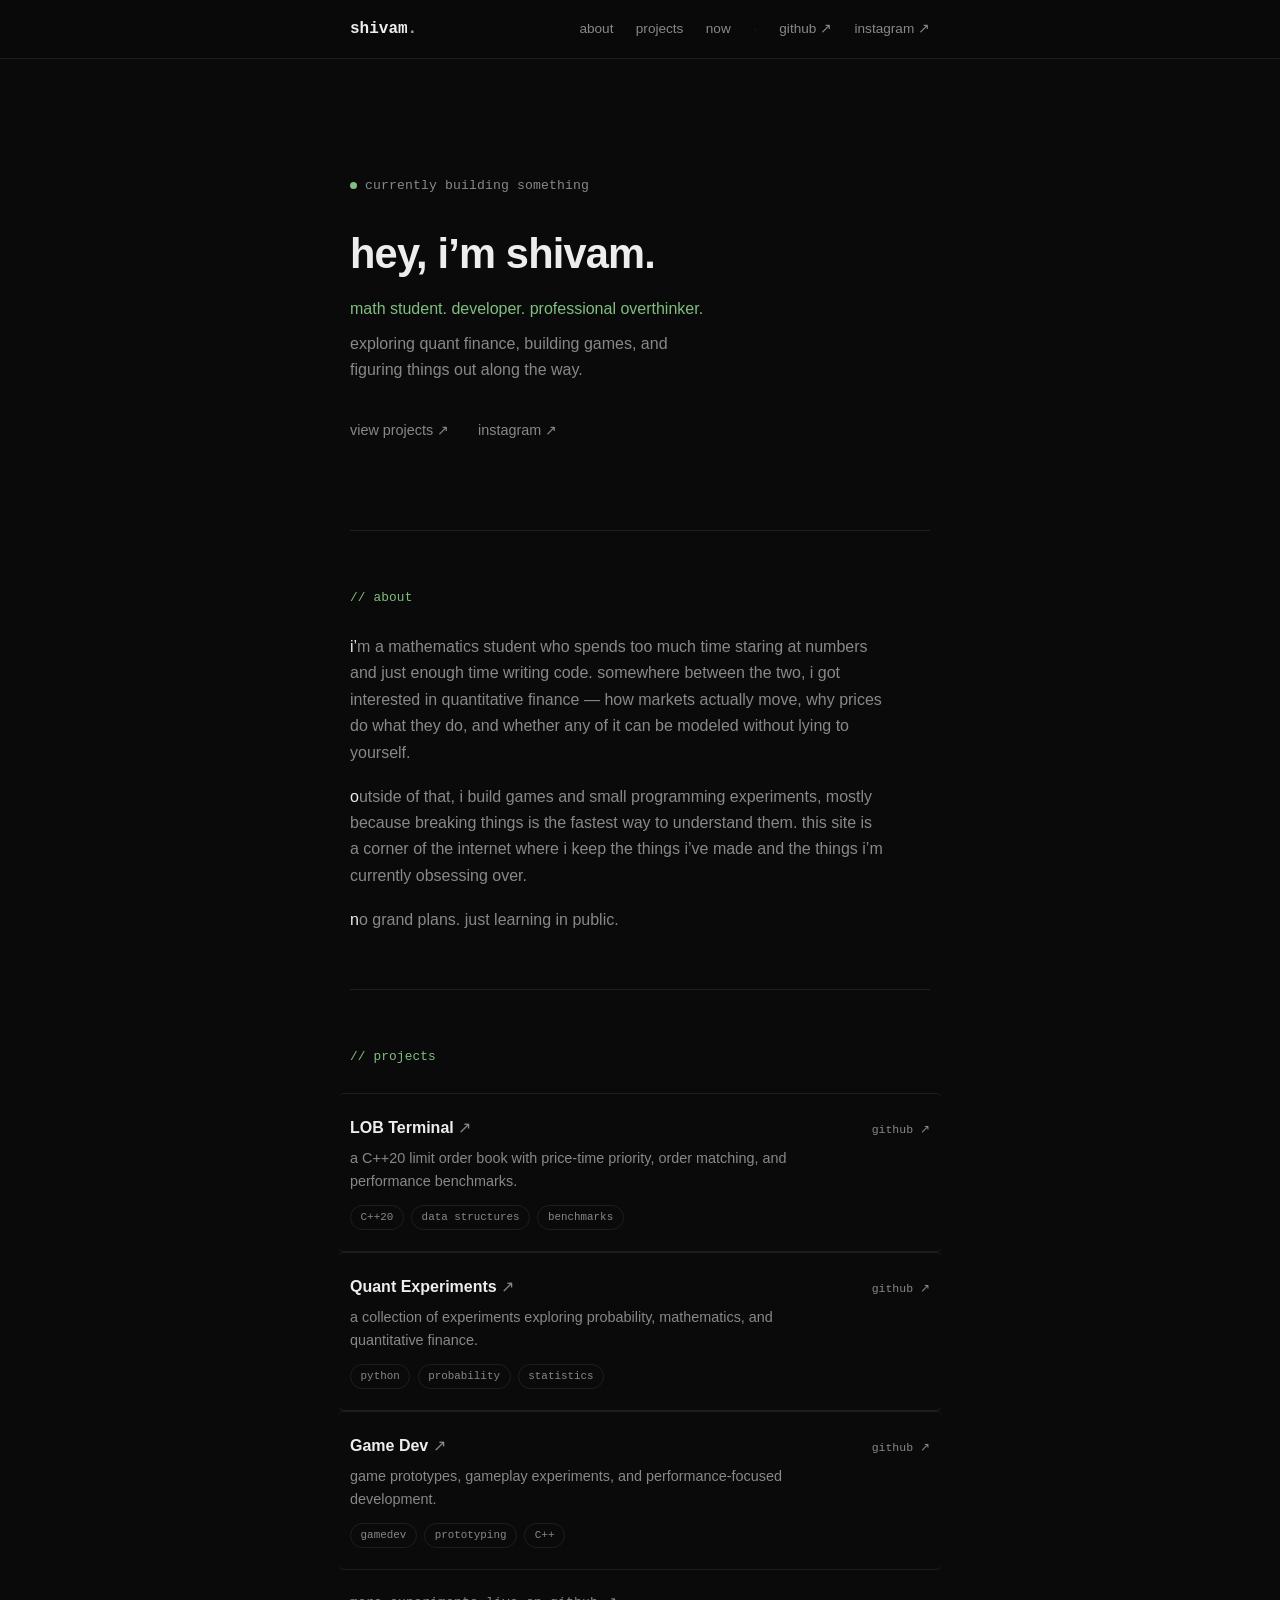
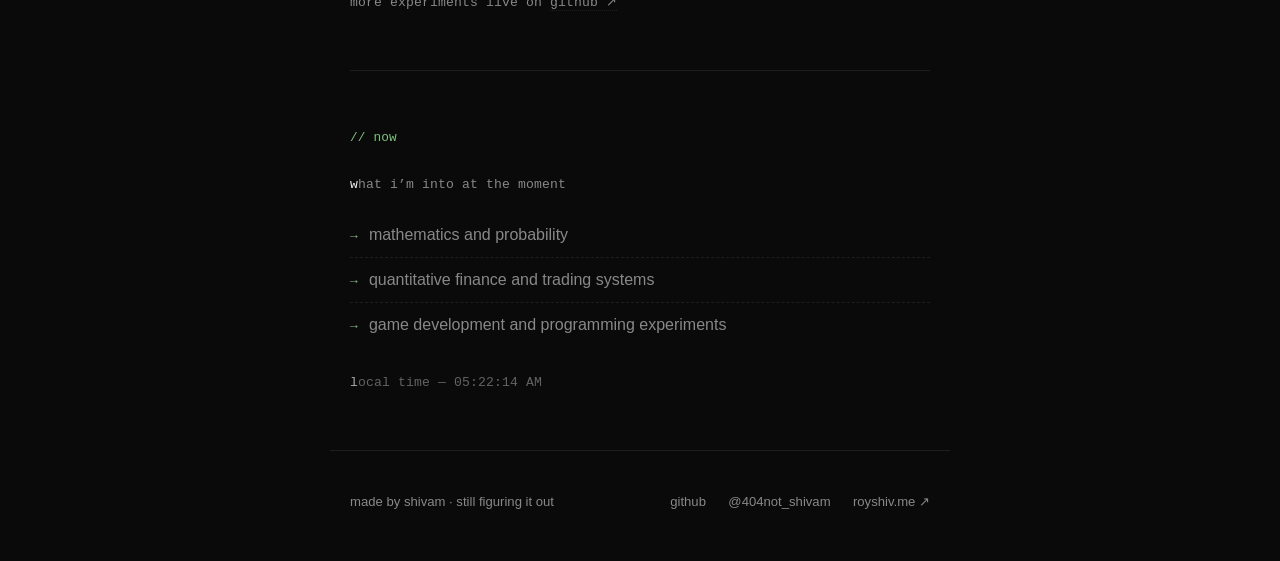
==== index.html @ 9cd8061e "updated" ====
<!DOCTYPE html>
<html lang="en">
<head>
  <meta charset="UTF-8" />
  <meta name="viewport" content="width=device-width, initial-scale=1.0" />
  <meta name="description" content="shivam roy — math student, developer. quant finance, games, and figuring things out." />
  <title>shivam.</title>
  <link rel="stylesheet" href="style.css" />
</head>
<body>

  <!-- ======================= NAV ======================= -->
  <header class="nav" id="top">
    <div class="nav-inner">
      <a href="#top" class="logo" aria-label="back to top">shivam<span class="dot">.</span></a>

      <nav class="nav-links" id="nav-links" aria-label="main navigation">
        <a href="#about">about</a>
        <a href="#projects">projects</a>
        <a href="#now">now</a>
        <span class="nav-sep" aria-hidden="true">·</span>
        <a href="https://github.com/" target="_blank" rel="noopener noreferrer">github ↗</a>
        <a href="https://instagram.com/404not_shivam" target="_blank" rel="noopener noreferrer">instagram ↗</a>
      </nav>

      <button class="nav-toggle" id="nav-toggle" aria-expanded="false" aria-controls="nav-links" aria-label="toggle menu">
        <span></span><span></span>
      </button>
    </div>
  </header>

  <!-- ======================= HERO ======================= -->
  <main>
    <section class="hero">
      <p class="status mono"><span class="pulse" aria-hidden="true"></span>currently building something</p>
      <h1 class="hero-title">hey, i&rsquo;m shivam.</h1>
      <p class="hero-sub">math student. developer. professional overthinker.</p>
      <p class="hero-body">exploring quant finance, building games, and figuring things out along the way.</p>
      <div class="hero-links">
        <a href="#projects" class="link-arrow">view projects <span aria-hidden="true">↗</span></a>
        <a href="https://instagram.com/404not_shivam" target="_blank" rel="noopener noreferrer" class="link-arrow">instagram <span aria-hidden="true">↗</span></a>
      </div>
    </section>

    <!-- ======================= ABOUT ======================= -->
    <section id="about" class="section reveal">
      <h2 class="section-title mono">// about</h2>
      <div class="section-body">
        <p>
          i&rsquo;m a mathematics student who spends too much time staring at numbers and just enough time
          writing code. somewhere between the two, i got interested in quantitative finance —
          how markets actually move, why prices do what they do, and whether any of it can be modeled
          without lying to yourself.
        </p>
        <p>
          outside of that, i build games and small programming experiments, mostly because breaking things
          is the fastest way to understand them. this site is a corner of the internet where i keep the
          things i&rsquo;ve made and the things i&rsquo;m currently obsessing over.
        </p>
        <p>
          no grand plans. just learning in public.
        </p>
      </div>
    </section>

    <!-- ======================= PROJECTS ======================= -->
    <section id="projects" class="section reveal">
      <h2 class="section-title mono">// projects</h2>
      <ul class="project-list" id="project-list">
        <!-- rows are rendered from PROJECTS in script.js — edit there -->
      </ul>
      <p class="project-note mono">more experiments live on <a href="https://github.com/" target="_blank" rel="noopener noreferrer" class="inline-link">github ↗</a></p>
    </section>

    <!-- ======================= NOW ======================= -->
    <section id="now" class="section reveal">
      <h2 class="section-title mono">// now</h2>
      <div class="section-body">
        <p class="now-intro mono">what i&rsquo;m into at the moment</p>
        <ul class="now-list" id="now-list">
          <!-- items are rendered from NOW in script.js — edit there -->
        </ul>
        <p class="local-time mono" id="local-time" aria-live="off"></p>
      </div>
    </section>
  </main>

  <!-- ======================= FOOTER ======================= -->
  <footer class="footer">
    <p>made by shivam · still figuring it out</p>
    <div class="footer-links">
      <a href="https://github.com/" target="_blank" rel="noopener noreferrer">github</a>
      <a href="https://instagram.com/404not_shivam" target="_blank" rel="noopener noreferrer">@404not_shivam</a>
      <a href="https://royshiv.me" target="_blank" rel="noopener noreferrer">royshiv.me ↗</a>
    </div>
  </footer>

  <script src="script.js"></script>
</body>
</html>
---- style.css ----
/* ============================================================
   shivam. — personal site
   palette:
     bg        #0a0a0a
     text      #ededed
     muted     #888888
     accent    #7fbf7f  (muted green)  → change --accent to retint
   ============================================================ */

:root {
  --bg: #0a0a0a;
  --text: #ededed;
  --muted: #888888;
  --accent: #7fbf7f;
  --border: #1e1e1e;
  --max-w: 620px;
  --mono: "SF Mono", "Cascadia Code", Menlo, Consolas, monospace;
  --sans: -apple-system, BlinkMacSystemFont, "Segoe UI", Roboto, "Helvetica Neue", Arial, sans-serif;
}

*, *::before, *::after { box-sizing: border-box; margin: 0; padding: 0; }

html { scroll-behavior: smooth; }

body {
  background: var(--bg);
  color: var(--text);
  font-family: var(--sans);
  font-size: 16px;
  line-height: 1.65;
  -webkit-font-smoothing: antialiased;
}

::selection { background: var(--accent); color: #0a0a0a; }

.mono { font-family: var(--mono); font-size: 0.82rem; letter-spacing: 0.01em; }

a { color: var(--muted); text-decoration: none; transition: color 0.15s ease; }
a:hover { color: var(--text); }
a:focus-visible { outline: 1px solid var(--accent); outline-offset: 3px; border-radius: 2px; }

/* ---------- nav ---------- */
.nav {
  position: sticky;
  top: 0;
  z-index: 10;
  background: rgba(10, 10, 10, 0.85);
  backdrop-filter: blur(8px);
  border-bottom: 1px solid var(--border);
}

.nav-inner {
  max-width: var(--max-w);
  margin: 0 auto;
  padding: 1rem 1.25rem;
  display: flex;
  align-items: center;
  justify-content: space-between;
}

.logo { font-family: var(--mono); font-size: 1rem; color: var(--text); font-weight: 600; }
.logo .dot { color: var(--accent); }

.nav-links { display: flex; align-items: center; gap: 1.4rem; font-size: 0.85rem; }
.nav-links a:hover { color: var(--text); }
.nav-sep { color: var(--border); user-select: none; }

.nav-toggle {
  display: none;
  background: none;
  border: 1px solid var(--border);
  border-radius: 6px;
  padding: 0.5rem 0.6rem;
  cursor: pointer;
  flex-direction: column;
  gap: 5px;
}
.nav-toggle span {
  display: block; width: 16px; height: 1.5px; background: var(--text);
  transition: transform 0.2s ease, opacity 0.2s ease;
}
.nav-toggle[aria-expanded="true"] span:first-child { transform: translateY(3.25px) rotate(45deg); }
.nav-toggle[aria-expanded="true"] span:last-child  { transform: translateY(-3.25px) rotate(-45deg); }

/* ---------- hero ---------- */
main { max-width: var(--max-w); margin: 0 auto; padding: 0 1.25rem; }

.hero { padding: 7rem 0 5.5rem; }

.status { color: var(--muted); margin-bottom: 2rem; display: inline-flex; align-items: center; gap: 0.5rem; }

.pulse {
  width: 7px; height: 7px; border-radius: 50%;
  background: var(--accent);
  animation: pulse 2.4s ease-in-out infinite;
}
@keyframes pulse {
  0%, 100% { opacity: 1; }
  50%      { opacity: 0.25; }
}

.hero-title {
  font-size: clamp(1.9rem, 5.5vw, 2.6rem);
  font-weight: 600;
  letter-spacing: -0.02em;
  line-height: 1.2;
  margin-bottom: 1.1rem;
}

.hero-sub { color: var(--accent); font-size: 1rem; margin-bottom: 0.5rem; }
.hero-body { color: var(--muted); max-width: 42ch; margin-bottom: 2.2rem; }

.hero-links { display: flex; gap: 1.8rem; font-size: 0.9rem; }
.link-arrow span { display: inline-block; transition: transform 0.15s ease; }
.link-arrow:hover span { transform: translate(2px, -2px); }

/* ---------- sections ---------- */
.section { padding: 3.5rem 0; border-top: 1px solid var(--border); }

.section-title {
  color: var(--accent);
  font-size: 0.8rem;
  font-weight: 500;
  margin-bottom: 1.6rem;
}

.section-body p { color: var(--muted); margin-bottom: 1.1rem; max-width: 60ch; }
.section-body p:last-child { margin-bottom: 0; }
.section-body p::first-letter { color: var(--text); } /* subtle, not a gimmick drop-cap */

/* ---------- projects ---------- */
.project-list { list-style: none; }

.project-row {
  display: block;
  padding: 1.3rem 0.75rem;
  margin: 0 -0.75rem;
  border-bottom: 1px solid var(--border);
  border-radius: 6px;
  transition: background 0.15s ease, transform 0.15s ease;
}
.project-row:first-child { border-top: 1px solid var(--border); }
.project-row:hover { background: #101010; }
@media (hover: hover) { .project-row:hover { transform: translateX(4px); } }

.project-head { display: flex; align-items: baseline; justify-content: space-between; gap: 1rem; }
.project-name { font-weight: 600; font-size: 1rem; color: var(--text); }
.project-name .arrow { color: var(--muted); font-weight: 400; transition: color 0.15s ease; }
.project-row:hover .arrow { color: var(--accent); }

.project-gh {
  font-family: var(--mono);
  font-size: 0.72rem;
  color: var(--muted);
  flex-shrink: 0;
}
.project-row:hover .project-gh { color: var(--accent); }

.project-desc { color: var(--muted); font-size: 0.9rem; margin: 0.35rem 0 0.7rem; max-width: 55ch; }

.tags { display: flex; flex-wrap: wrap; gap: 0.45rem; list-style: none; }
.tags li {
  font-family: var(--mono);
  font-size: 0.68rem;
  color: var(--muted);
  border: 1px solid var(--border);
  border-radius: 999px;
  padding: 0.15rem 0.6rem;
}

.project-note { margin-top: 1.4rem; color: var(--muted); }
.inline-link { color: var(--muted); border-bottom: 1px dotted var(--border); }
.inline-link:hover { color: var(--accent); }

/* ---------- now ---------- */
.now-intro { color: var(--muted); margin-bottom: 1rem; }

.now-list { list-style: none; }
.now-list li {
  padding: 0.55rem 0;
  color: var(--muted);
  border-bottom: 1px dashed var(--border);
  display: flex;
  gap: 0.7rem;
  align-items: baseline;
}
.now-list li::before { content: "→"; color: var(--accent); font-family: var(--mono); font-size: 0.8rem; }
.now-list li:last-child { border-bottom: none; }

.local-time { margin-top: 1.6rem; color: var(--muted); opacity: 0.7; }

/* ---------- footer ---------- */
.footer {
  max-width: var(--max-w);
  margin: 0 auto;
  padding: 2.5rem 1.25rem 3rem;
  border-top: 1px solid var(--border);
  display: flex;
  flex-wrap: wrap;
  gap: 0.75rem;
  align-items: baseline;
  justify-content: space-between;
}
.footer p { color: var(--muted); font-size: 0.82rem; }
.footer-links { display: flex; gap: 1.4rem; font-size: 0.82rem; }
.footer-links a:hover { color: var(--accent); }

/* ---------- reveal (JS enhancement; content visible without JS) ---------- */
.reveal { opacity: 1; }
.js .reveal {
  opacity: 0;
  transform: translateY(12px);
  transition: opacity 0.5s ease, transform 0.5s ease;
}
.js .reveal.visible { opacity: 1; transform: none; }

/* ---------- mobile nav ---------- */
@media (max-width: 560px) {
  .nav-toggle { display: flex; }

  .nav-links {
    position: absolute;
    top: 100%;
    left: 0; right: 0;
    flex-direction: column;
    align-items: flex-start;
    gap: 0;
    background: var(--bg);
    border-bottom: 1px solid var(--border);
    padding: 0.5rem 1.25rem 1rem;
    display: none;
  }
  .nav-links.open { display: flex; }
  .nav-links a, .nav-links .nav-sep { padding: 0.6rem 0; width: 100%; }
  .nav-sep { display: none; }

  .hero { padding: 4.5rem 0 4rem; }
  .footer { flex-direction: column; }
}

/* ---------- reduced motion ---------- */
@media (prefers-reduced-motion: reduce) {
  html { scroll-behavior: auto; }
  .pulse { animation: none; }
  .js .reveal { opacity: 1; transform: none; transition: none; }
  .project-row, .link-arrow span { transition: none; }
  .project-row:hover { transform: none; }
}
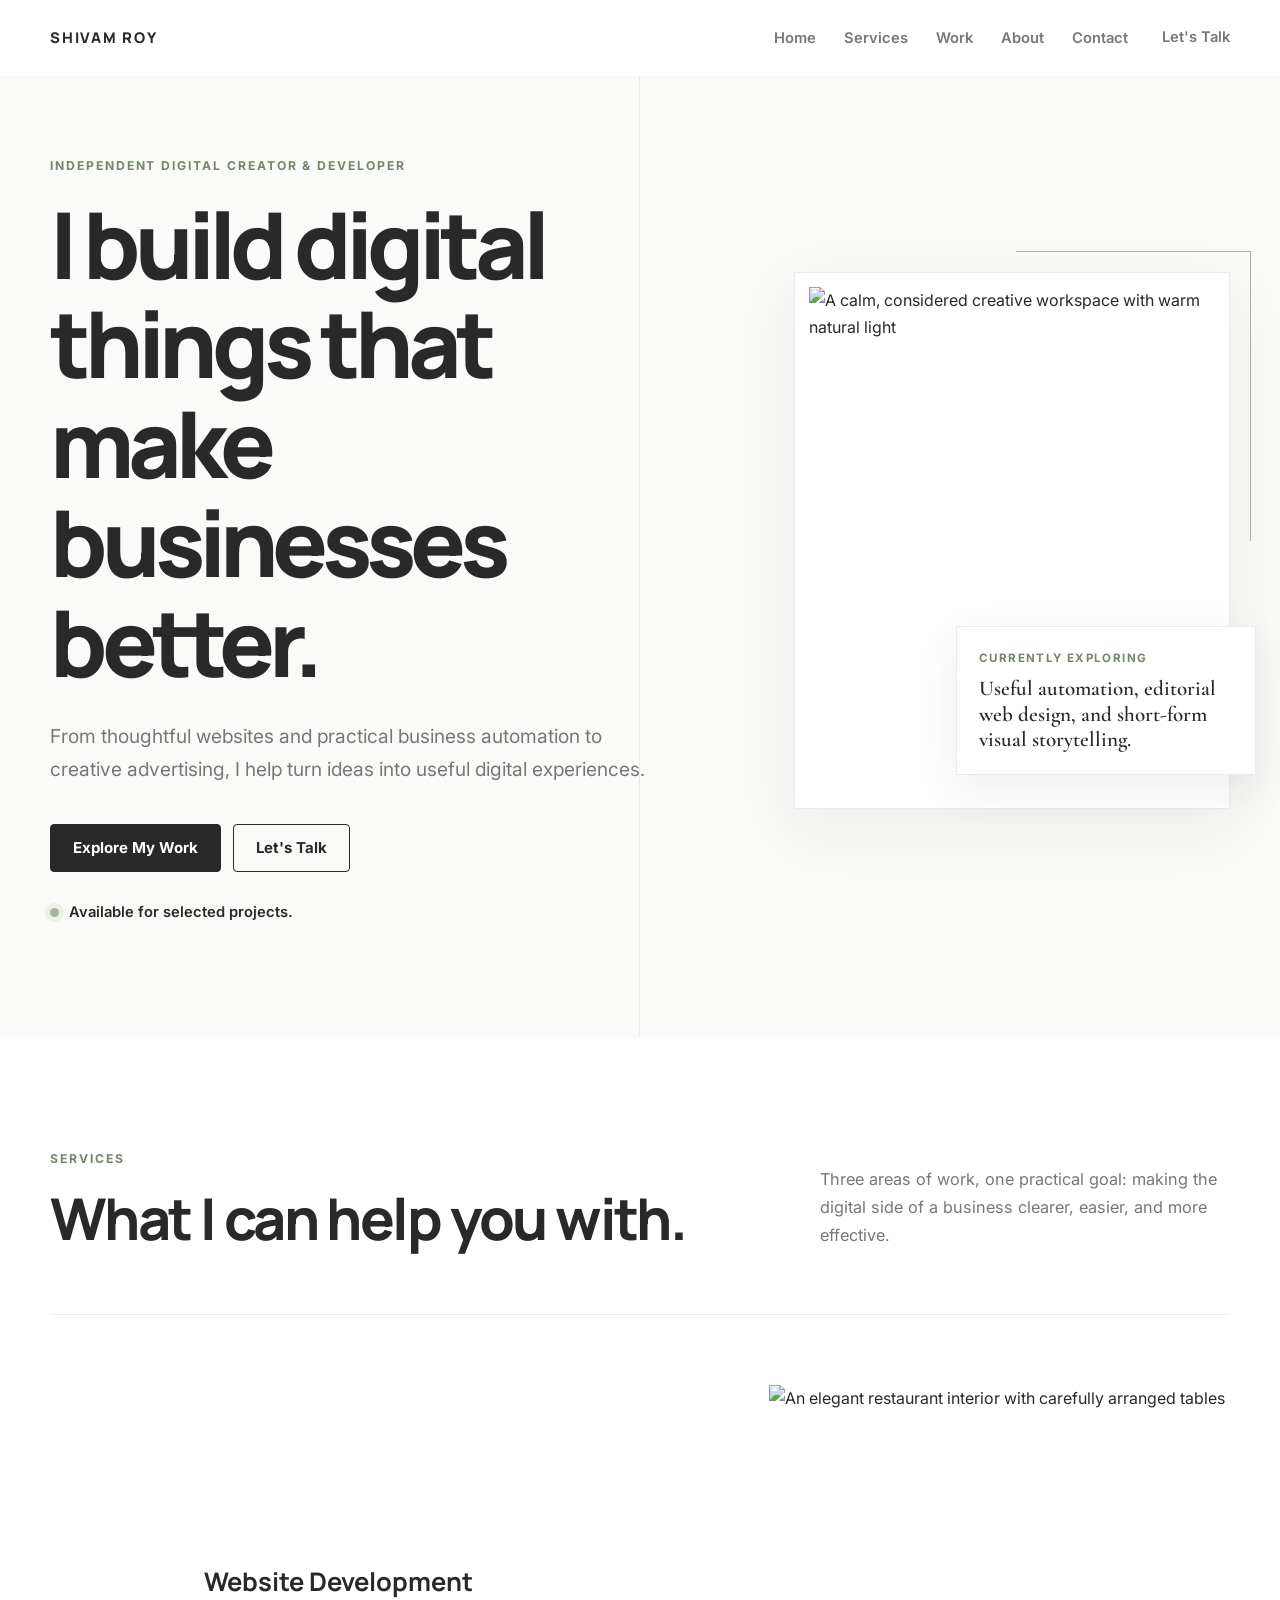
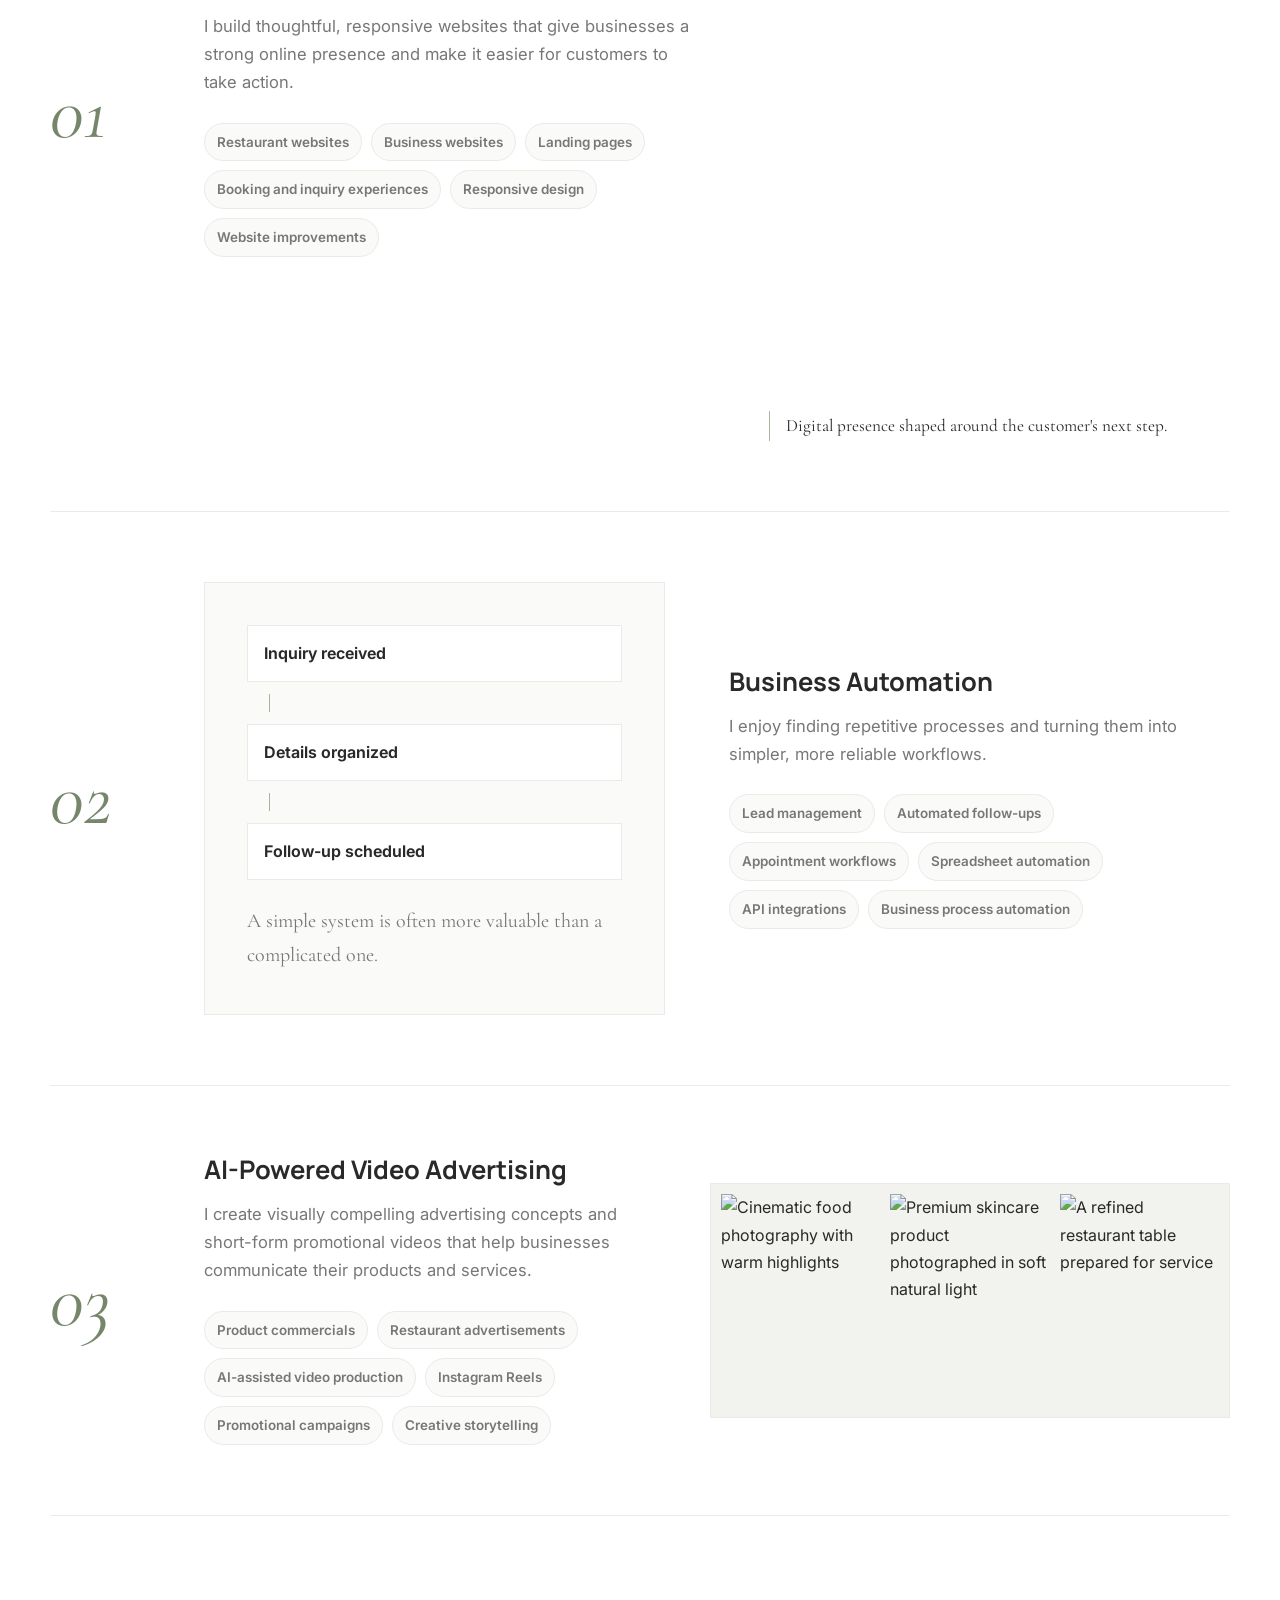
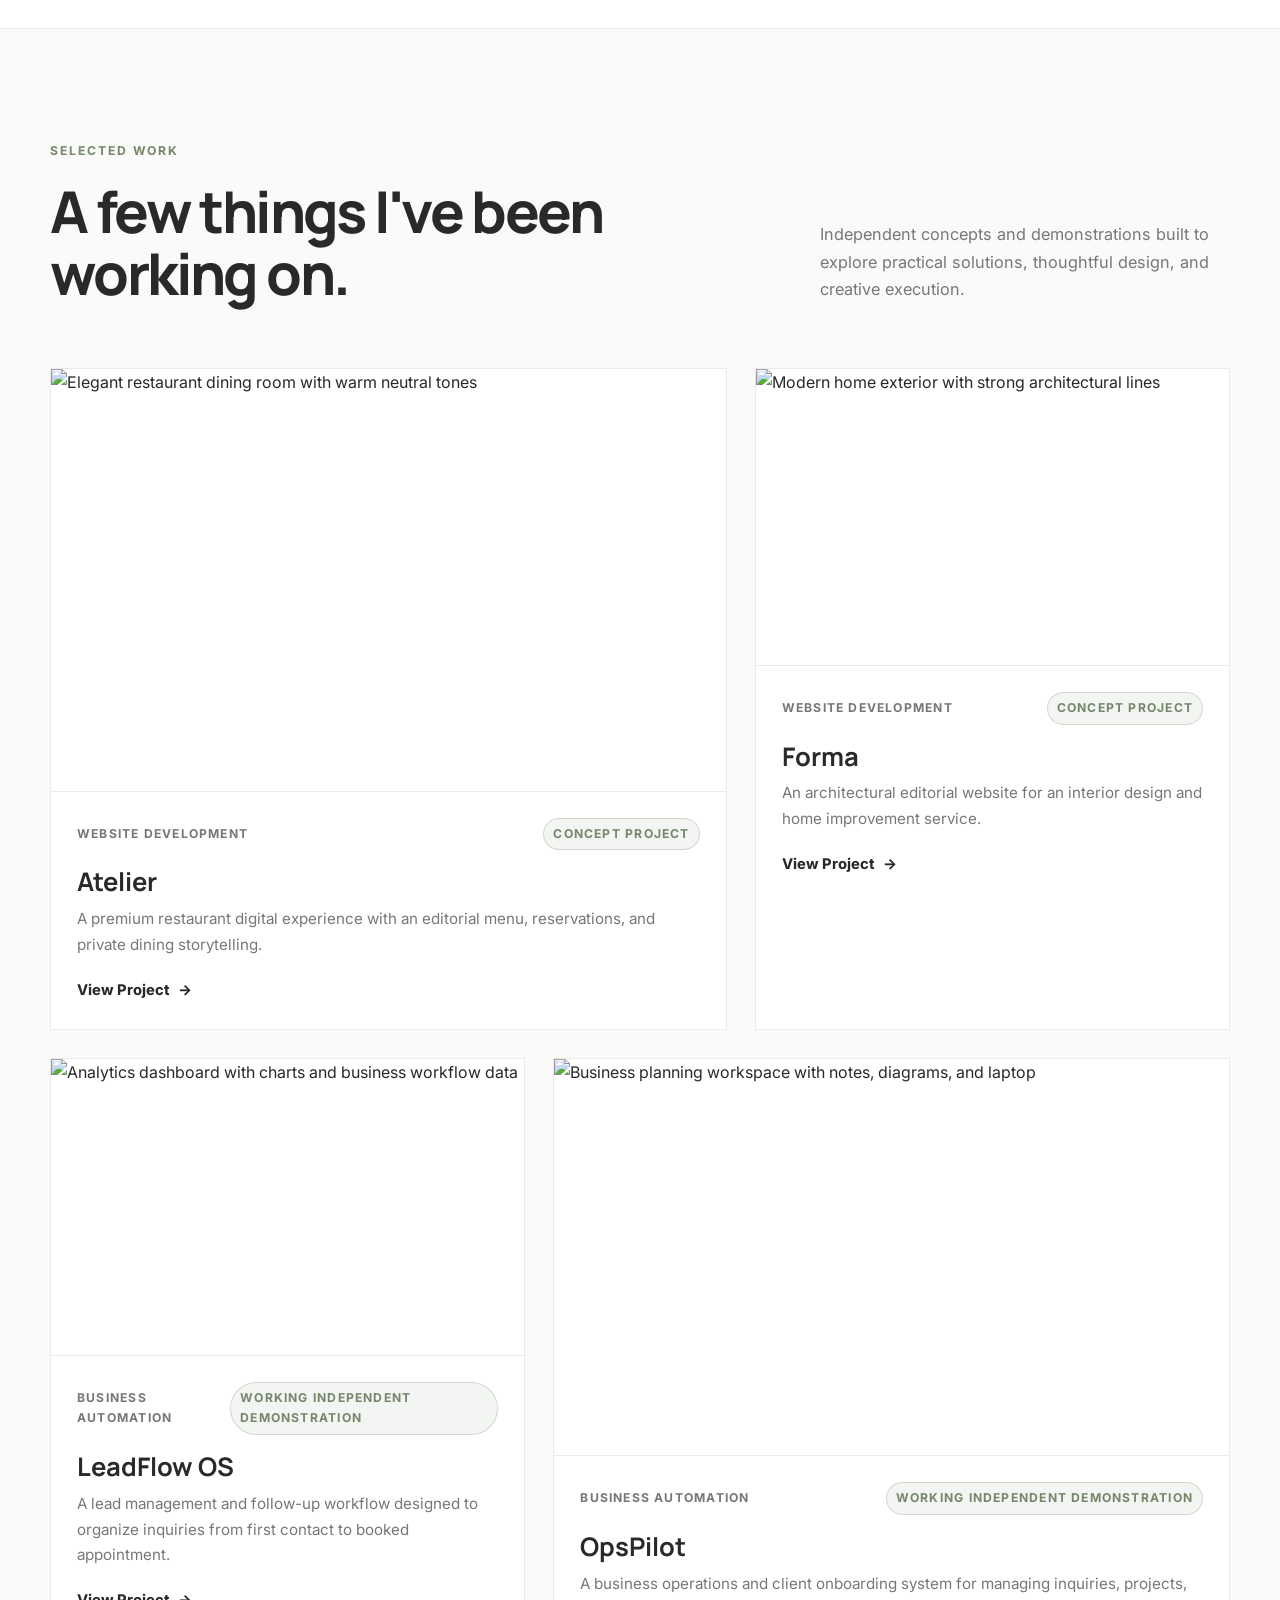
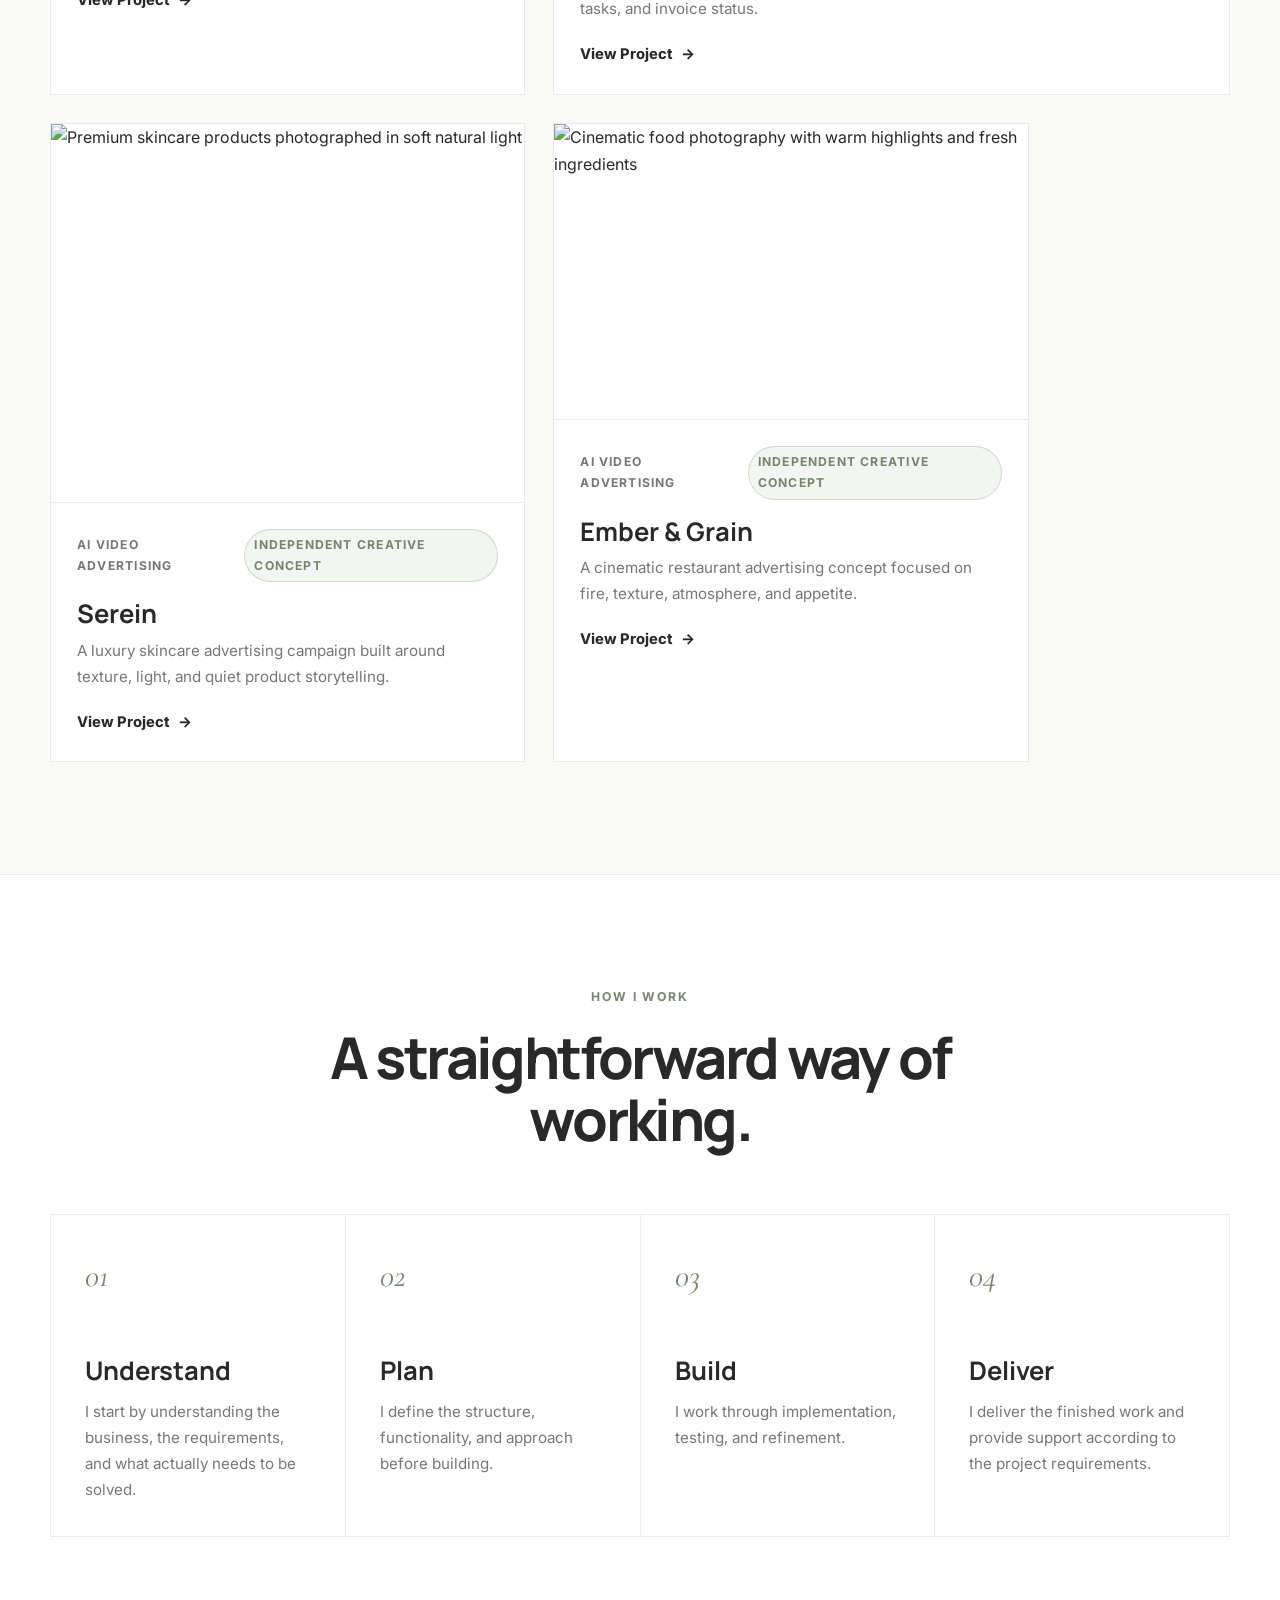
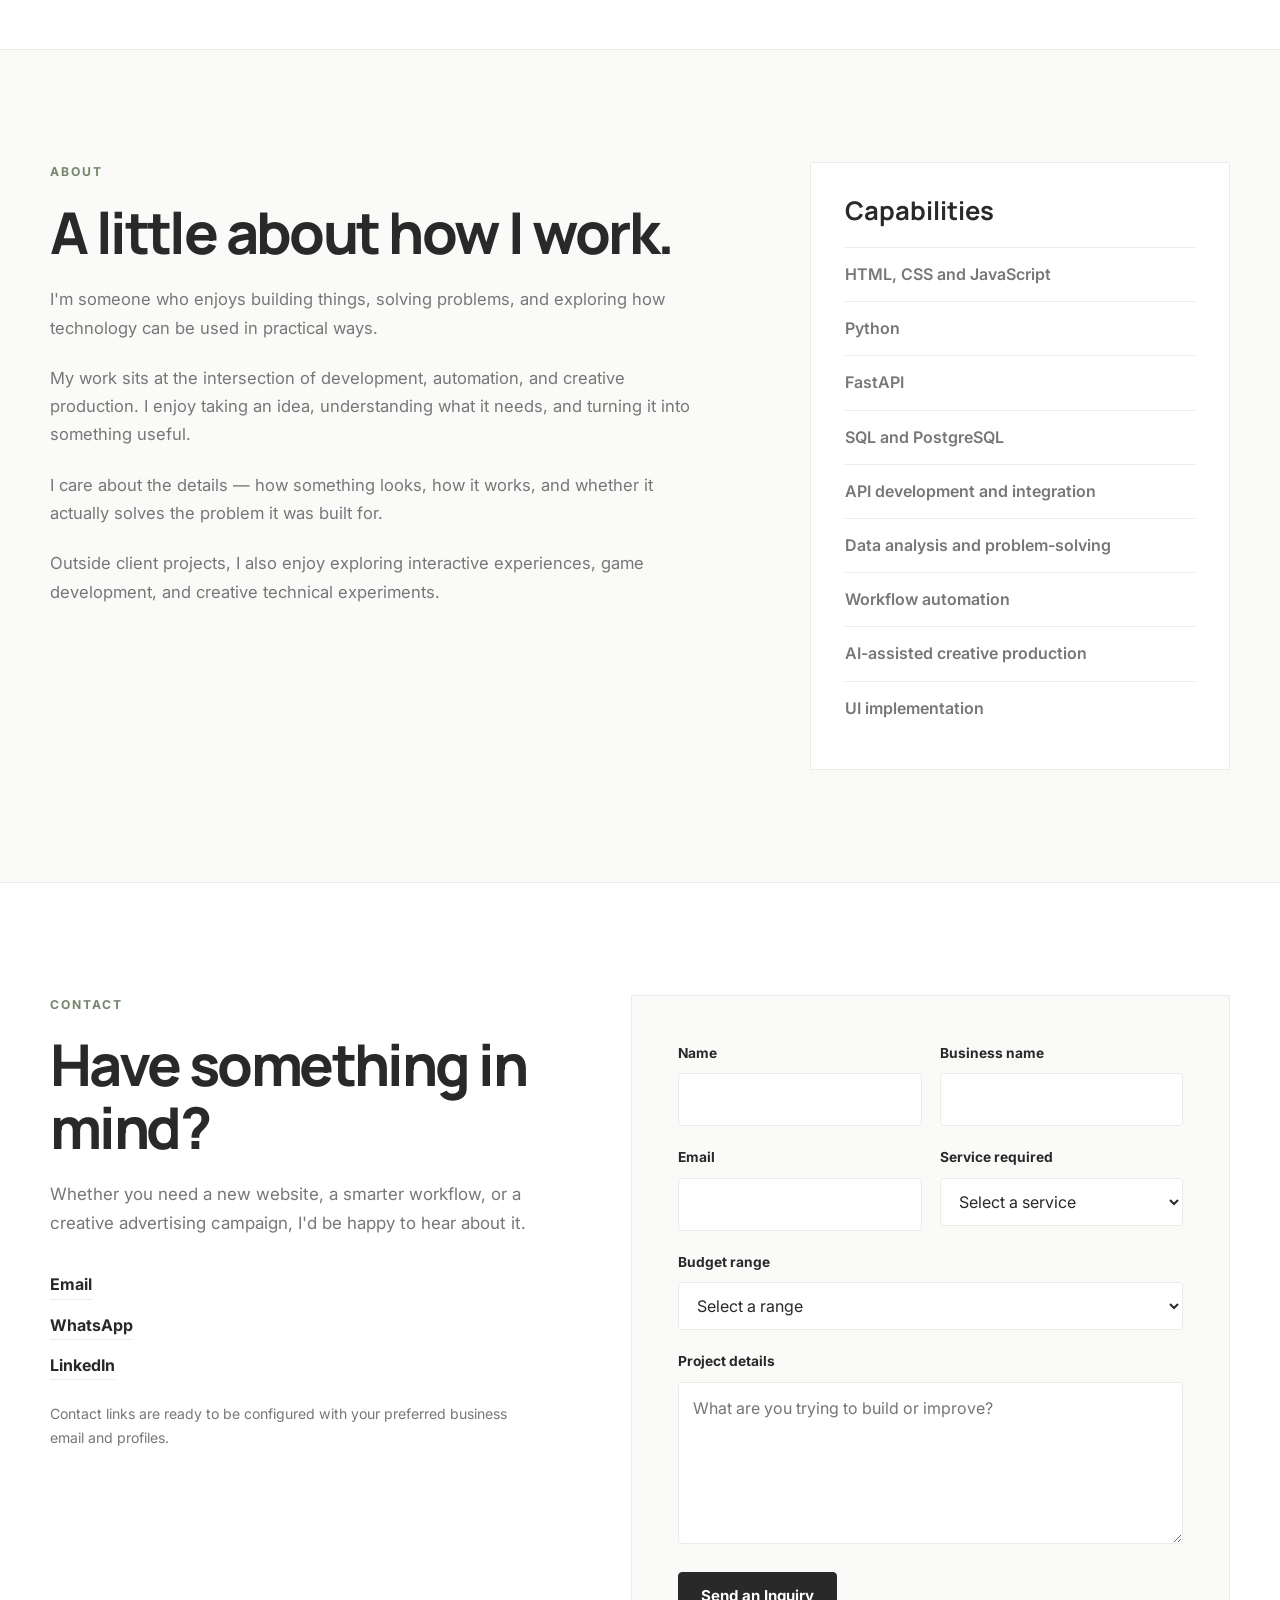
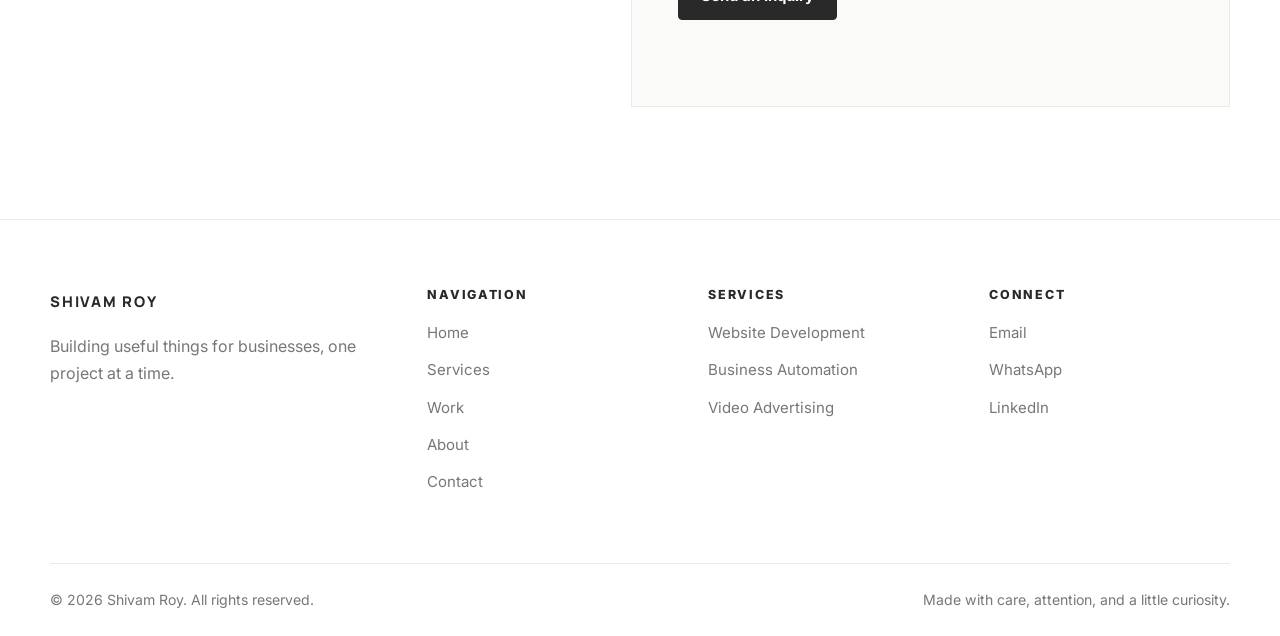
==== commit 961d1f5b: "Build freelance portfolio" ====
--- a/index.html
+++ b/index.html
@@ -1,100 +1,326 @@
 <!DOCTYPE html>
 <html lang="en">
 <head>
-  <meta charset="UTF-8" />
-  <meta name="viewport" content="width=device-width, initial-scale=1.0" />
-  <meta name="description" content="shivam roy — math student, developer. quant finance, games, and figuring things out." />
-  <title>shivam.</title>
-  <link rel="stylesheet" href="style.css" />
+  <meta charset="UTF-8">
+  <meta name="viewport" content="width=device-width, initial-scale=1.0">
+  <title>Shivam Roy — Independent Digital Creator & Developer</title>
+  <meta name="description" content="I build thoughtful websites, practical business automation, and creative advertising campaigns for businesses that value clarity and craft.">
+  <meta name="author" content="Shivam Roy">
+  <meta name="theme-color" content="#FAFAF8">
+  <link rel="canonical" href="https://royshiv.me/">
+  <meta property="og:type" content="website">
+  <meta property="og:url" content="https://royshiv.me/">
+  <meta property="og:title" content="Shivam Roy — Independent Digital Creator & Developer">
+  <meta property="og:description" content="Thoughtful websites, practical business automation, and creative advertising campaigns.">
+  <meta property="og:image" content="https://images.unsplash.com/photo-1497366216548-37526070297c?auto=format&fit=crop&w=1200&q=80">
+  <meta name="twitter:card" content="summary_large_image">
+  <link rel="icon" href="assets/icons/favicon.svg" type="image/svg+xml">
+  <link rel="preconnect" href="https://fonts.googleapis.com">
+  <link rel="preconnect" href="https://fonts.gstatic.com" crossorigin>
+  <link href="https://fonts.googleapis.com/css2?family=Cormorant+Garamond:ital,wght@0,500;0,600;1,500&family=Inter:wght@400;500;600;700&family=Manrope:wght@500;600;700;800&display=swap" rel="stylesheet">
+  <link rel="stylesheet" href="css/style.css">
+  <script type="application/ld+json">
+  {
+    "@context": "https://schema.org",
+    "@type": "Person",
+    "name": "Shivam Roy",
+    "url": "https://royshiv.me",
+    "jobTitle": "Independent Digital Creator & Developer"
+  }
+  </script>
 </head>
 <body>
-
-  <!-- ======================= NAV ======================= -->
-  <header class="nav" id="top">
-    <div class="nav-inner">
-      <a href="#top" class="logo" aria-label="back to top">shivam<span class="dot">.</span></a>
-
-      <nav class="nav-links" id="nav-links" aria-label="main navigation">
-        <a href="#about">about</a>
-        <a href="#projects">projects</a>
-        <a href="#now">now</a>
-        <span class="nav-sep" aria-hidden="true">·</span>
-        <a href="https://github.com/" target="_blank" rel="noopener noreferrer">github ↗</a>
-        <a href="https://instagram.com/404not_shivam" target="_blank" rel="noopener noreferrer">instagram ↗</a>
-      </nav>
-
-      <button class="nav-toggle" id="nav-toggle" aria-expanded="false" aria-controls="nav-links" aria-label="toggle menu">
+  <a class="skip-link" href="#main">Skip to content</a>
+
+  <header class="site-header" data-header>
+    <nav class="nav container" aria-label="Primary navigation">
+      <a class="brand" href="#home" aria-label="Shivam Roy home">SHIVAM ROY</a>
+      <button class="nav-toggle" type="button" aria-expanded="false" aria-controls="primary-menu" aria-label="Open navigation">
         <span></span><span></span>
       </button>
+      <div class="nav-panel" id="primary-menu">
+        <ul class="nav-links">
+          <li><a href="#home">Home</a></li>
+          <li><a href="#services">Services</a></li>
+          <li><a href="#work">Work</a></li>
+          <li><a href="#about">About</a></li>
+          <li><a href="#contact">Contact</a></li>
+        </ul>
+        <a class="nav-cta" href="#contact">Let's Talk</a>
+      </div>
+    </nav>
+  </header>
+
+  <main id="main">
+    <!-- SECTION 02 — HERO -->
+    <section class="hero section" id="home" aria-labelledby="hero-title">
+      <div class="container hero-grid">
+        <div class="hero-copy">
+          <p class="eyebrow">Independent digital creator & developer</p>
+          <h1 id="hero-title">I build digital things that make businesses better.</h1>
+          <p class="hero-intro">From thoughtful websites and practical business automation to creative advertising, I help turn ideas into useful digital experiences.</p>
+          <div class="hero-actions" aria-label="Primary actions">
+            <a class="button button-primary" href="#work">Explore My Work</a>
+            <a class="button button-secondary" href="#contact">Let's Talk</a>
+          </div>
+          <p class="availability"><span aria-hidden="true"></span> Available for selected projects.</p>
+        </div>
+        <div class="hero-visual" aria-label="Editorial workspace photograph">
+          <figure class="hero-image-frame">
+            <img src="https://images.unsplash.com/photo-1497366216548-37526070297c?auto=format&fit=crop&w=1400&q=82" alt="A calm, considered creative workspace with warm natural light" fetchpriority="high">
+          </figure>
+          <div class="hero-note">
+            <span>Currently exploring</span>
+            <strong>Useful automation, editorial web design, and short-form visual storytelling.</strong>
+          </div>
+        </div>
+      </div>
+    </section>
+
+    <!-- SECTION 03 — SERVICES -->
+    <section class="section services" id="services" aria-labelledby="services-title">
+      <div class="container section-heading split-heading">
+        <div>
+          <p class="eyebrow">Services</p>
+          <h2 id="services-title">What I can help you with.</h2>
+        </div>
+        <p>Three areas of work, one practical goal: making the digital side of a business clearer, easier, and more effective.</p>
+      </div>
+
+      <div class="container service-feature">
+        <div class="service-index" aria-hidden="true">01</div>
+        <div class="service-copy">
+          <h3>Website Development</h3>
+          <p>I build thoughtful, responsive websites that give businesses a strong online presence and make it easier for customers to take action.</p>
+          <ul class="tag-list" aria-label="Website development services">
+            <li>Restaurant websites</li><li>Business websites</li><li>Landing pages</li>
+            <li>Booking and inquiry experiences</li><li>Responsive design</li><li>Website improvements</li>
+          </ul>
+        </div>
+        <figure class="service-visual tall">
+          <img src="https://images.unsplash.com/photo-1517248135467-4c7edcad34c4?auto=format&fit=crop&w=1200&q=80" alt="An elegant restaurant interior with carefully arranged tables" loading="lazy">
+          <figcaption>Digital presence shaped around the customer's next step.</figcaption>
+        </figure>
+      </div>
+
+      <div class="container service-feature reverse">
+        <div class="service-index" aria-hidden="true">02</div>
+        <div class="service-copy">
+          <h3>Business Automation</h3>
+          <p>I enjoy finding repetitive processes and turning them into simpler, more reliable workflows.</p>
+          <ul class="tag-list" aria-label="Business automation services">
+            <li>Lead management</li><li>Automated follow-ups</li><li>Appointment workflows</li>
+            <li>Spreadsheet automation</li><li>API integrations</li><li>Business process automation</li>
+          </ul>
+        </div>
+        <div class="workflow-card" aria-label="Example workflow from inquiry to follow up">
+          <div class="workflow-row"><span>Inquiry received</span><i></i><span>Details organized</span><i></i><span>Follow-up scheduled</span></div>
+          <p>A simple system is often more valuable than a complicated one.</p>
+        </div>
+      </div>
+
+      <div class="container service-feature video-feature">
+        <div class="service-index" aria-hidden="true">03</div>
+        <div class="service-copy">
+          <h3>AI-Powered Video Advertising</h3>
+          <p>I create visually compelling advertising concepts and short-form promotional videos that help businesses communicate their products and services.</p>
+          <ul class="tag-list" aria-label="Video advertising services">
+            <li>Product commercials</li><li>Restaurant advertisements</li><li>AI-assisted video production</li>
+            <li>Instagram Reels</li><li>Promotional campaigns</li><li>Creative storytelling</li>
+          </ul>
+        </div>
+        <div class="film-strip" aria-label="Three cinematic food and product frames">
+          <img src="https://images.unsplash.com/photo-1504674900247-0877df9cc836?auto=format&fit=crop&w=700&q=80" alt="Cinematic food photography with warm highlights" loading="lazy">
+          <img src="https://images.unsplash.com/photo-1556228720-195a672e8a03?auto=format&fit=crop&w=700&q=80" alt="Premium skincare product photographed in soft natural light" loading="lazy">
+          <img src="https://images.unsplash.com/photo-1414235077428-338989a2e8c0?auto=format&fit=crop&w=700&q=80" alt="A refined restaurant table prepared for service" loading="lazy">
+        </div>
+      </div>
+    </section>
+
+    <!-- SECTION 04 — SELECTED WORK -->
+    <section class="section work" id="work" aria-labelledby="work-title">
+      <div class="container section-heading split-heading">
+        <div>
+          <p class="eyebrow">Selected work</p>
+          <h2 id="work-title">A few things I've been working on.</h2>
+        </div>
+        <p>Independent concepts and demonstrations built to explore practical solutions, thoughtful design, and creative execution.</p>
+      </div>
+      <div class="container project-grid" id="project-grid" aria-live="polite"></div>
+    </section>
+
+    <!-- SECTION 05 — HOW I WORK -->
+    <section class="section process" id="process" aria-labelledby="process-title">
+      <div class="container section-heading centered-heading">
+        <p class="eyebrow">How I work</p>
+        <h2 id="process-title">A straightforward way of working.</h2>
+      </div>
+      <div class="container process-line">
+        <article class="process-step">
+          <span>01</span>
+          <h3>Understand</h3>
+          <p>I start by understanding the business, the requirements, and what actually needs to be solved.</p>
+        </article>
+        <article class="process-step">
+          <span>02</span>
+          <h3>Plan</h3>
+          <p>I define the structure, functionality, and approach before building.</p>
+        </article>
+        <article class="process-step">
+          <span>03</span>
+          <h3>Build</h3>
+          <p>I work through implementation, testing, and refinement.</p>
+        </article>
+        <article class="process-step">
+          <span>04</span>
+          <h3>Deliver</h3>
+          <p>I deliver the finished work and provide support according to the project requirements.</p>
+        </article>
+      </div>
+    </section>
+
+    <!-- SECTION 06 — ABOUT ME -->
+    <section class="section about" id="about" aria-labelledby="about-title">
+      <div class="container about-grid">
+        <div class="about-intro">
+          <p class="eyebrow">About</p>
+          <h2 id="about-title">A little about how I work.</h2>
+          <p>I'm someone who enjoys building things, solving problems, and exploring how technology can be used in practical ways.</p>
+          <p>My work sits at the intersection of development, automation, and creative production. I enjoy taking an idea, understanding what it needs, and turning it into something useful.</p>
+          <p>I care about the details — how something looks, how it works, and whether it actually solves the problem it was built for.</p>
+          <p>Outside client projects, I also enjoy exploring interactive experiences, game development, and creative technical experiments.</p>
+        </div>
+        <aside class="capabilities" aria-labelledby="capabilities-title">
+          <h3 id="capabilities-title">Capabilities</h3>
+          <ul>
+            <li>HTML, CSS and JavaScript</li>
+            <li>Python</li>
+            <li>FastAPI</li>
+            <li>SQL and PostgreSQL</li>
+            <li>API development and integration</li>
+            <li>Data analysis and problem-solving</li>
+            <li>Workflow automation</li>
+            <li>AI-assisted creative production</li>
+            <li>UI implementation</li>
+          </ul>
+        </aside>
+      </div>
+    </section>
+
+    <!-- SECTION 07 — CONTACT -->
+    <section class="section contact" id="contact" aria-labelledby="contact-title">
+      <div class="container contact-grid">
+        <div class="contact-copy">
+          <p class="eyebrow">Contact</p>
+          <h2 id="contact-title">Have something in mind?</h2>
+          <p>Whether you need a new website, a smarter workflow, or a creative advertising campaign, I'd be happy to hear about it.</p>
+          <div class="contact-links" data-contact-links>
+            <a data-contact="email" href="#">Email</a>
+            <a data-contact="whatsapp" href="#">WhatsApp</a>
+            <a data-contact="linkedin" href="#">LinkedIn</a>
+          </div>
+          <p class="contact-note">Contact links are ready to be configured with your preferred business email and profiles.</p>
+        </div>
+        <form class="inquiry-form" id="inquiry-form" novalidate>
+          <div class="form-row two-columns">
+            <div class="field">
+              <label for="name">Name</label>
+              <input id="name" name="name" type="text" autocomplete="name" required>
+            </div>
+            <div class="field">
+              <label for="business">Business name</label>
+              <input id="business" name="business" type="text" autocomplete="organization">
+            </div>
+          </div>
+          <div class="form-row two-columns">
+            <div class="field">
+              <label for="email">Email</label>
+              <input id="email" name="email" type="email" autocomplete="email" required>
+            </div>
+            <div class="field">
+              <label for="service">Service required</label>
+              <select id="service" name="service" required>
+                <option value="">Select a service</option>
+                <option>Website Development</option>
+                <option>Business Automation</option>
+                <option>AI-Powered Video Advertising</option>
+                <option>Something else</option>
+              </select>
+            </div>
+          </div>
+          <div class="field">
+            <label for="budget">Budget range</label>
+            <select id="budget" name="budget" required>
+              <option value="">Select a range</option>
+              <option>Under ₹25,000</option>
+              <option>₹25,000 – ₹75,000</option>
+              <option>₹75,000 – ₹1,50,000</option>
+              <option>₹1,50,000+</option>
+              <option>Not sure yet</option>
+            </select>
+          </div>
+          <div class="field">
+            <label for="details">Project details</label>
+            <textarea id="details" name="details" rows="5" required placeholder="What are you trying to build or improve?"></textarea>
+          </div>
+          <button class="button button-primary" type="submit">Send an Inquiry</button>
+          <p class="form-status" id="form-status" role="status" aria-live="polite"></p>
+        </form>
+      </div>
+    </section>
+  </main>
+
+  <!-- SECTION 08 — FOOTER -->
+  <footer class="site-footer">
+    <div class="container footer-grid">
+      <div class="footer-brand">
+        <a href="#home" class="brand">SHIVAM ROY</a>
+        <p>Building useful things for businesses, one project at a time.</p>
+      </div>
+      <nav aria-label="Footer navigation">
+        <h3>Navigation</h3>
+        <ul>
+          <li><a href="#home">Home</a></li>
+          <li><a href="#services">Services</a></li>
+          <li><a href="#work">Work</a></li>
+          <li><a href="#about">About</a></li>
+          <li><a href="#contact">Contact</a></li>
+        </ul>
+      </nav>
+      <div>
+        <h3>Services</h3>
+        <ul>
+          <li><a href="#services">Website Development</a></li>
+          <li><a href="#services">Business Automation</a></li>
+          <li><a href="#services">Video Advertising</a></li>
+        </ul>
+      </div>
+      <div data-contact-links>
+        <h3>Connect</h3>
+        <ul>
+          <li><a data-contact="email" href="#">Email</a></li>
+          <li><a data-contact="whatsapp" href="#">WhatsApp</a></li>
+          <li><a data-contact="linkedin" href="#">LinkedIn</a></li>
+        </ul>
+      </div>
     </div>
-  </header>
-
-  <!-- ======================= HERO ======================= -->
-  <main>
-    <section class="hero">
-      <p class="status mono"><span class="pulse" aria-hidden="true"></span>currently building something</p>
-      <h1 class="hero-title">hey, i&rsquo;m shivam.</h1>
-      <p class="hero-sub">math student. developer. professional overthinker.</p>
-      <p class="hero-body">exploring quant finance, building games, and figuring things out along the way.</p>
-      <div class="hero-links">
-        <a href="#projects" class="link-arrow">view projects <span aria-hidden="true">↗</span></a>
-        <a href="https://instagram.com/404not_shivam" target="_blank" rel="noopener noreferrer" class="link-arrow">instagram <span aria-hidden="true">↗</span></a>
-      </div>
-    </section>
-
-    <!-- ======================= ABOUT ======================= -->
-    <section id="about" class="section reveal">
-      <h2 class="section-title mono">// about</h2>
-      <div class="section-body">
-        <p>
-          i&rsquo;m a mathematics student who spends too much time staring at numbers and just enough time
-          writing code. somewhere between the two, i got interested in quantitative finance —
-          how markets actually move, why prices do what they do, and whether any of it can be modeled
-          without lying to yourself.
-        </p>
-        <p>
-          outside of that, i build games and small programming experiments, mostly because breaking things
-          is the fastest way to understand them. this site is a corner of the internet where i keep the
-          things i&rsquo;ve made and the things i&rsquo;m currently obsessing over.
-        </p>
-        <p>
-          no grand plans. just learning in public.
-        </p>
-      </div>
-    </section>
-
-    <!-- ======================= PROJECTS ======================= -->
-    <section id="projects" class="section reveal">
-      <h2 class="section-title mono">// projects</h2>
-      <ul class="project-list" id="project-list">
-        <!-- rows are rendered from PROJECTS in script.js — edit there -->
-      </ul>
-      <p class="project-note mono">more experiments live on <a href="https://github.com/" target="_blank" rel="noopener noreferrer" class="inline-link">github ↗</a></p>
-    </section>
-
-    <!-- ======================= NOW ======================= -->
-    <section id="now" class="section reveal">
-      <h2 class="section-title mono">// now</h2>
-      <div class="section-body">
-        <p class="now-intro mono">what i&rsquo;m into at the moment</p>
-        <ul class="now-list" id="now-list">
-          <!-- items are rendered from NOW in script.js — edit there -->
-        </ul>
-        <p class="local-time mono" id="local-time" aria-live="off"></p>
-      </div>
-    </section>
-  </main>
-
-  <!-- ======================= FOOTER ======================= -->
-  <footer class="footer">
-    <p>made by shivam · still figuring it out</p>
-    <div class="footer-links">
-      <a href="https://github.com/" target="_blank" rel="noopener noreferrer">github</a>
-      <a href="https://instagram.com/404not_shivam" target="_blank" rel="noopener noreferrer">@404not_shivam</a>
-      <a href="https://royshiv.me" target="_blank" rel="noopener noreferrer">royshiv.me ↗</a>
+    <div class="container footer-bottom">
+      <p>© <span id="current-year"></span> Shivam Roy. All rights reserved.</p>
+      <p>Made with care, attention, and a little curiosity.</p>
     </div>
   </footer>
 
-  <script src="script.js"></script>
+  <!-- Project detail view -->
+  <div class="project-modal" id="project-modal" hidden>
+    <div class="project-modal-backdrop" data-close-modal></div>
+    <article class="project-modal-panel" role="dialog" aria-modal="true" aria-labelledby="modal-title">
+      <button class="modal-close" type="button" data-close-modal aria-label="Close project details">×</button>
+      <div id="modal-content"></div>
+    </article>
+  </div>
+
+  <script src="js/config.js"></script>
+  <script src="js/projects.js"></script>
+  <script src="js/main.js"></script>
 </body>
 </html>
--- a/css/style.css
+++ b/css/style.css
@@ -0,0 +1,877 @@
+/*
+  ROYSHIV.ME — Premium personal portfolio
+  Stack: HTML5 + CSS3 + vanilla JavaScript
+*/
+
+:root {
+  --white: #ffffff;
+  --off-white: #fafaf8;
+  --soft: #f2f2ef;
+  --text: #292929;
+  --text-secondary: #777777;
+  --sage: #a5b49b;
+  --border: #eaeae7;
+  --sage-dark: #75866b;
+  --serif: "Cormorant Garamond", Georgia, serif;
+  --sans: "Inter", Arial, sans-serif;
+  --display: "Manrope", "Inter", sans-serif;
+  --container: 1180px;
+  --radius-small: 4px;
+  --radius-medium: 10px;
+  --shadow-subtle: 0 18px 60px rgba(41, 41, 41, 0.07);
+  --header-height: 76px;
+}
+
+* { box-sizing: border-box; }
+
+html {
+  scroll-behavior: smooth;
+  scroll-padding-top: calc(var(--header-height) + 20px);
+}
+
+body {
+  margin: 0;
+  background: var(--white);
+  color: var(--text);
+  font-family: var(--sans);
+  font-size: 16px;
+  line-height: 1.7;
+  text-rendering: optimizeLegibility;
+  -webkit-font-smoothing: antialiased;
+}
+
+body.modal-open { overflow: hidden; }
+
+img { display: block; max-width: 100%; height: auto; }
+
+a { color: inherit; text-decoration: none; }
+
+button, input, select, textarea { font: inherit; }
+
+button { cursor: pointer; }
+
+::selection { background: var(--sage); color: var(--white); }
+
+.container {
+  width: min(calc(100% - 48px), var(--container));
+  margin-inline: auto;
+}
+
+.section { padding: 112px 0; }
+
+.skip-link {
+  position: fixed;
+  top: 12px;
+  left: 12px;
+  z-index: 1000;
+  padding: 10px 14px;
+  background: var(--text);
+  color: var(--white);
+  transform: translateY(-140%);
+  transition: transform 160ms ease;
+}
+
+.skip-link:focus { transform: translateY(0); }
+
+/* Typography */
+h1, h2, h3 { font-family: var(--display); line-height: 1.08; margin: 0; }
+
+h1 {
+  max-width: 760px;
+  font-size: clamp(3rem, 7.2vw, 6.75rem);
+  font-weight: 800;
+  letter-spacing: -0.065em;
+}
+
+h2 {
+  font-size: clamp(2.15rem, 4.5vw, 4.25rem);
+  font-weight: 750;
+  letter-spacing: -0.045em;
+}
+
+h3 { font-size: clamp(1.35rem, 2vw, 1.8rem); font-weight: 700; }
+
+p { margin: 0; color: var(--text-secondary); }
+
+.eyebrow {
+  margin-bottom: 18px;
+  color: var(--sage-dark);
+  font-family: var(--sans);
+  font-size: 0.76rem;
+  font-weight: 700;
+  letter-spacing: 0.16em;
+  text-transform: uppercase;
+}
+
+.section-heading { margin-bottom: 64px; }
+
+.split-heading {
+  display: grid;
+  grid-template-columns: minmax(0, 1fr) minmax(280px, 410px);
+  gap: 48px;
+  align-items: end;
+}
+
+.split-heading > p { max-width: 410px; font-size: 1.02rem; }
+
+.centered-heading { max-width: 680px; text-align: center; }
+
+/* Header */
+.site-header {
+  position: sticky;
+  top: 0;
+  z-index: 100;
+  height: var(--header-height);
+  background: rgba(255, 255, 255, 0.92);
+  border-bottom: 1px solid transparent;
+  backdrop-filter: blur(14px);
+}
+
+.site-header.is-scrolled { border-bottom-color: var(--border); }
+
+.nav {
+  height: 100%;
+  display: flex;
+  align-items: center;
+  justify-content: space-between;
+  gap: 24px;
+}
+
+.brand {
+  font-family: var(--display);
+  font-size: 0.92rem;
+  font-weight: 800;
+  letter-spacing: 0.12em;
+}
+
+.nav-panel { display: flex; align-items: center; gap: 34px; }
+
+.nav-links {
+  display: flex;
+  align-items: center;
+  gap: 28px;
+  padding: 0;
+  margin: 0;
+  list-style: none;
+}
+
+.nav-links a,
+.nav-cta {
+  position: relative;
+  color: var(--text-secondary);
+  font-size: 0.92rem;
+  font-weight: 600;
+  transition: color 160ms ease;
+}
+
+.nav-links a::after,
+.nav-cta::after {
+  content: "";
+  position: absolute;
+  right: 0;
+  bottom: -5px;
+  left: 0;
+  height: 1px;
+  background: var(--text);
+  transform: scaleX(0);
+  transform-origin: left;
+  transition: transform 180ms ease;
+}
+
+.nav-links a:hover,
+.nav-links a:focus-visible,
+.nav-cta:hover,
+.nav-cta:focus-visible { color: var(--text); }
+
+.nav-links a:hover::after,
+.nav-links a:focus-visible::after,
+.nav-cta:hover::after,
+.nav-cta:focus-visible::after { transform: scaleX(1); }
+
+.nav-toggle {
+  display: none;
+  width: 42px;
+  height: 42px;
+  padding: 0;
+  background: transparent;
+  border: 0;
+}
+
+.nav-toggle span {
+  display: block;
+  width: 22px;
+  height: 1.5px;
+  margin: 6px auto;
+  background: var(--text);
+  transition: transform 160ms ease;
+}
+
+.nav-toggle[aria-expanded="true"] span:first-child { transform: translateY(4px) rotate(45deg); }
+.nav-toggle[aria-expanded="true"] span:last-child { transform: translateY(-3.5px) rotate(-45deg); }
+
+/* Buttons */
+.button {
+  display: inline-flex;
+  min-height: 48px;
+  align-items: center;
+  justify-content: center;
+  padding: 0 22px;
+  border: 1px solid var(--text);
+  border-radius: var(--radius-small);
+  font-size: 0.94rem;
+  font-weight: 700;
+  transition: background-color 160ms ease, color 160ms ease, border-color 160ms ease;
+}
+
+.button-primary { background: var(--text); color: var(--white); }
+.button-primary:hover, .button-primary:focus-visible { background: var(--sage-dark); border-color: var(--sage-dark); }
+.button-secondary { background: transparent; color: var(--text); }
+.button-secondary:hover, .button-secondary:focus-visible { background: var(--soft); }
+
+/* Hero */
+.hero {
+  min-height: calc(100vh - var(--header-height));
+  display: flex;
+  align-items: center;
+  padding: 80px 0 112px;
+  background:
+    linear-gradient(90deg, transparent calc(50% - 1px), var(--border) calc(50% - 1px), var(--border) 50%, transparent 50%),
+    var(--off-white);
+}
+
+.hero-grid {
+  display: grid;
+  grid-template-columns: minmax(0, 1.08fr) minmax(340px, 0.72fr);
+  gap: clamp(48px, 7vw, 96px);
+  align-items: center;
+}
+
+.hero-copy { position: relative; }
+
+.hero-intro {
+  max-width: 620px;
+  margin-top: 28px;
+  font-size: clamp(1.08rem, 1.5vw, 1.26rem);
+}
+
+.hero-actions { display: flex; flex-wrap: wrap; gap: 12px; margin-top: 38px; }
+
+.availability {
+  display: inline-flex;
+  align-items: center;
+  gap: 10px;
+  margin-top: 28px;
+  color: var(--text);
+  font-size: 0.92rem;
+  font-weight: 600;
+}
+
+.availability span {
+  width: 9px;
+  height: 9px;
+  background: var(--sage);
+  border-radius: 50%;
+  box-shadow: 0 0 0 5px rgba(165, 180, 155, 0.16);
+}
+
+.hero-visual { position: relative; }
+
+.hero-image-frame {
+  position: relative;
+  margin: 0;
+  padding: 14px;
+  background: var(--white);
+  border: 1px solid var(--border);
+  box-shadow: var(--shadow-subtle);
+}
+
+.hero-image-frame::before {
+  content: "";
+  position: absolute;
+  top: -22px;
+  right: -22px;
+  width: 54%;
+  height: 54%;
+  border-top: 1px solid var(--sage);
+  border-right: 1px solid var(--sage);
+}
+
+.hero-image-frame img { aspect-ratio: 4 / 5; object-fit: cover; width: 100%; }
+
+.hero-note {
+  position: absolute;
+  right: -26px;
+  bottom: 34px;
+  width: min(300px, 85%);
+  padding: 22px;
+  background: var(--white);
+  border: 1px solid var(--border);
+  box-shadow: 0 14px 40px rgba(41, 41, 41, 0.08);
+}
+
+.hero-note span {
+  display: block;
+  margin-bottom: 8px;
+  color: var(--sage-dark);
+  font-size: 0.72rem;
+  font-weight: 700;
+  letter-spacing: 0.12em;
+  text-transform: uppercase;
+}
+
+.hero-note strong { display: block; font-family: var(--serif); font-size: 1.32rem; font-weight: 600; line-height: 1.2; }
+
+/* Services */
+.services { background: var(--white); }
+
+.service-feature {
+  position: relative;
+  display: grid;
+  grid-template-columns: 90px minmax(0, 1fr) minmax(360px, 0.92fr);
+  gap: clamp(28px, 5vw, 70px);
+  align-items: center;
+  padding: 70px 0;
+  border-top: 1px solid var(--border);
+}
+
+.service-feature:last-child { border-bottom: 1px solid var(--border); }
+.service-feature.reverse { grid-template-columns: 90px minmax(360px, 0.92fr) minmax(0, 1fr); }
+.service-feature.reverse .service-copy { grid-column: 3; }
+.service-feature.reverse .workflow-card { grid-column: 2; grid-row: 1; }
+.service-feature.video-feature { grid-template-columns: 90px minmax(0, 0.85fr) minmax(420px, 1fr); }
+
+.service-index {
+  color: var(--sage-dark);
+  font-family: var(--serif);
+  font-size: clamp(3rem, 6vw, 5.4rem);
+  font-style: italic;
+  line-height: 0.85;
+}
+
+.service-copy p { max-width: 580px; margin-top: 16px; font-size: 1.04rem; }
+
+.tag-list {
+  display: flex;
+  flex-wrap: wrap;
+  gap: 9px;
+  padding: 0;
+  margin: 26px 0 0;
+  list-style: none;
+}
+
+.tag-list li {
+  padding: 7px 12px;
+  background: var(--off-white);
+  border: 1px solid var(--border);
+  border-radius: 999px;
+  color: var(--text-secondary);
+  font-size: 0.84rem;
+  font-weight: 600;
+}
+
+.service-visual { margin: 0; }
+
+.service-visual img { width: 100%; aspect-ratio: 4 / 3; object-fit: cover; }
+
+.service-visual figcaption {
+  margin-top: 12px;
+  padding-left: 16px;
+  border-left: 1px solid var(--sage);
+  font-family: var(--serif);
+  font-size: 1.08rem;
+  color: var(--text);
+}
+
+.service-visual.tall img { aspect-ratio: 3 / 4; }
+
+.workflow-card {
+  padding: 42px;
+  background: var(--off-white);
+  border: 1px solid var(--border);
+}
+
+.workflow-row { display: grid; gap: 12px; }
+
+.workflow-row span {
+  padding: 14px 16px;
+  background: var(--white);
+  border: 1px solid var(--border);
+  color: var(--text);
+  font-weight: 650;
+}
+
+.workflow-row i {
+  width: 1px;
+  height: 18px;
+  margin-left: 22px;
+  background: var(--sage);
+}
+
+.workflow-card p { margin-top: 24px; font-family: var(--serif); font-size: 1.25rem; }
+
+.film-strip {
+  display: grid;
+  grid-template-columns: repeat(3, 1fr);
+  gap: 10px;
+  padding: 10px;
+  background: var(--soft);
+  border: 1px solid var(--border);
+}
+
+.film-strip img { width: 100%; aspect-ratio: 3 / 4; object-fit: cover; filter: saturate(0.9); }
+
+/* Work */
+.work { background: var(--off-white); border-block: 1px solid var(--border); }
+
+.project-grid {
+  display: grid;
+  grid-template-columns: repeat(12, 1fr);
+  gap: 28px;
+}
+
+.project-card {
+  position: relative;
+  display: flex;
+  min-width: 0;
+  flex-direction: column;
+  background: var(--white);
+  border: 1px solid var(--border);
+  text-align: left;
+  transition: transform 180ms ease, box-shadow 180ms ease;
+}
+
+.project-card:hover,
+.project-card:focus-visible {
+  transform: translateY(-4px);
+  box-shadow: var(--shadow-subtle);
+}
+
+.project-card:nth-child(1),
+.project-card:nth-child(4) { grid-column: span 7; }
+.project-card:nth-child(2),
+.project-card:nth-child(3),
+.project-card:nth-child(5),
+.project-card:nth-child(6) { grid-column: span 5; }
+
+.project-card figure { margin: 0; overflow: hidden; }
+
+.project-card img {
+  width: 100%;
+  aspect-ratio: 16 / 10;
+  object-fit: cover;
+  transition: transform 260ms ease;
+}
+
+.project-card:hover img,
+.project-card:focus-visible img { transform: scale(1.025); }
+
+.project-card:nth-child(4) img { aspect-ratio: 16 / 9.4; }
+.project-card:nth-child(5) img { aspect-ratio: 4 / 3.2; }
+
+.project-body { padding: 26px; border-top: 1px solid var(--border); }
+
+.project-meta {
+  display: flex;
+  align-items: center;
+  justify-content: space-between;
+  gap: 12px;
+  margin-bottom: 18px;
+  color: var(--text-secondary);
+  font-size: 0.76rem;
+  font-weight: 700;
+  letter-spacing: 0.1em;
+  text-transform: uppercase;
+}
+
+.status {
+  display: inline-flex;
+  align-items: center;
+  padding: 5px 9px;
+  background: rgba(165, 180, 155, 0.13);
+  border: 1px solid rgba(165, 180, 155, 0.45);
+  border-radius: 999px;
+  color: var(--sage-dark);
+}
+
+.project-body h3 { margin-bottom: 10px; }
+.project-body p { font-size: 0.95rem; }
+
+.project-link {
+  display: inline-flex;
+  align-items: center;
+  gap: 8px;
+  margin-top: 20px;
+  font-size: 0.92rem;
+  font-weight: 750;
+}
+
+.project-link::after {
+  content: "→";
+  transition: transform 160ms ease;
+}
+
+.project-card:hover .project-link::after,
+.project-card:focus-visible .project-link::after { transform: translateX(4px); }
+
+/* Process */
+.process-line {
+  position: relative;
+  display: grid;
+  grid-template-columns: repeat(4, 1fr);
+  gap: 1px;
+  background: var(--border);
+  border: 1px solid var(--border);
+}
+
+.process-step {
+  min-height: 280px;
+  padding: 34px;
+  background: var(--white);
+}
+
+.process-step span {
+  display: block;
+  margin-bottom: 54px;
+  color: var(--sage-dark);
+  font-family: var(--serif);
+  font-size: 2rem;
+  font-style: italic;
+}
+
+.process-step h3 { margin-bottom: 14px; }
+.process-step p { font-size: 0.95rem; }
+
+/* About */
+.about { background: var(--off-white); border-block: 1px solid var(--border); }
+
+.about-grid {
+  display: grid;
+  grid-template-columns: minmax(0, 1fr) minmax(300px, 420px);
+  gap: clamp(48px, 8vw, 110px);
+}
+
+.about-intro > p:not(.eyebrow) { max-width: 730px; margin-top: 22px; font-size: 1.04rem; }
+.about-intro > p:not(.eyebrow):first-of-type { color: var(--text); font-size: 1.18rem; }
+
+.capabilities {
+  align-self: start;
+  padding: 34px;
+  background: var(--white);
+  border: 1px solid var(--border);
+}
+
+.capabilities h3 { margin-bottom: 22px; }
+
+.capabilities ul { display: grid; gap: 0; padding: 0; margin: 0; list-style: none; }
+
+.capabilities li {
+  padding: 13px 0;
+  border-top: 1px solid var(--border);
+  color: var(--text-secondary);
+  font-weight: 600;
+}
+
+/* Contact */
+.contact-grid {
+  display: grid;
+  grid-template-columns: minmax(0, 0.8fr) minmax(420px, 1fr);
+  gap: clamp(48px, 8vw, 110px);
+}
+
+.contact-copy h2 { max-width: 520px; }
+.contact-copy > p:not(.eyebrow):not(.contact-note) { max-width: 520px; margin-top: 22px; font-size: 1.06rem; }
+
+.contact-links { display: flex; flex-direction: column; gap: 12px; margin-top: 34px; }
+.contact-links a { width: fit-content; border-bottom: 1px solid var(--border); font-weight: 700; transition: color 160ms ease, border-color 160ms ease; }
+.contact-links a:hover, .contact-links a:focus-visible { color: var(--sage-dark); border-color: var(--sage-dark); }
+.contact-note { margin-top: 22px; font-size: 0.88rem; }
+
+.inquiry-form {
+  padding: clamp(26px, 4vw, 46px);
+  background: var(--off-white);
+  border: 1px solid var(--border);
+}
+
+.form-row.two-columns {
+  display: grid;
+  grid-template-columns: 1fr 1fr;
+  gap: 18px;
+}
+
+.field { margin-bottom: 20px; }
+
+.field label {
+  display: block;
+  margin-bottom: 8px;
+  color: var(--text);
+  font-size: 0.86rem;
+  font-weight: 700;
+}
+
+.field input,
+.field select,
+.field textarea {
+  width: 100%;
+  min-height: 48px;
+  padding: 12px 14px;
+  background: var(--white);
+  border: 1px solid var(--border);
+  border-radius: var(--radius-small);
+  color: var(--text);
+  transition: border-color 150ms ease, box-shadow 150ms ease;
+}
+
+.field textarea { resize: vertical; }
+.field input:focus, .field select:focus, .field textarea:focus {
+  outline: none;
+  border-color: var(--sage);
+  box-shadow: 0 0 0 3px rgba(165, 180, 155, 0.18);
+}
+
+.field input.is-invalid, .field select.is-invalid, .field textarea.is-invalid { border-color: #b45b5b; }
+
+.form-status { min-height: 24px; margin-top: 16px; font-size: 0.92rem; font-weight: 650; }
+.form-status.is-error { color: #9c4f4f; }
+.form-status.is-success { color: var(--sage-dark); }
+
+/* Footer */
+.site-footer { background: var(--white); border-top: 1px solid var(--border); }
+
+.footer-grid {
+  display: grid;
+  grid-template-columns: minmax(260px, 1.4fr) repeat(3, minmax(150px, 1fr));
+  gap: 40px;
+  padding: 68px 0;
+}
+
+.footer-brand p { max-width: 330px; margin-top: 18px; }
+
+.site-footer h3 {
+  margin-bottom: 18px;
+  font-family: var(--sans);
+  font-size: 0.78rem;
+  font-weight: 800;
+  letter-spacing: 0.14em;
+  text-transform: uppercase;
+}
+
+.site-footer ul { display: grid; gap: 10px; padding: 0; margin: 0; list-style: none; }
+.site-footer li a { color: var(--text-secondary); font-size: 0.94rem; transition: color 150ms ease; }
+.site-footer li a:hover, .site-footer li a:focus-visible { color: var(--text); }
+
+.footer-bottom {
+  display: flex;
+  justify-content: space-between;
+  gap: 24px;
+  padding: 24px 0;
+  border-top: 1px solid var(--border);
+  font-size: 0.88rem;
+}
+
+/* Project modal */
+.project-modal { position: fixed; inset: 0; z-index: 500; }
+.project-modal[hidden] { display: none; }
+
+.project-modal-backdrop {
+  position: absolute;
+  inset: 0;
+  background: rgba(41, 41, 41, 0.42);
+  backdrop-filter: blur(5px);
+}
+
+.project-modal-panel {
+  position: absolute;
+  top: 24px;
+  right: 24px;
+  bottom: 24px;
+  left: 24px;
+  overflow: auto;
+  background: var(--white);
+  border: 1px solid var(--border);
+  box-shadow: 0 30px 100px rgba(0, 0, 0, 0.18);
+}
+
+.modal-close {
+  position: sticky;
+  top: 0;
+  left: calc(100% - 64px);
+  z-index: 2;
+  display: grid;
+  width: 48px;
+  height: 48px;
+  margin: 16px 16px 0 auto;
+  place-items: center;
+  background: var(--white);
+  border: 1px solid var(--border);
+  border-radius: 50%;
+  color: var(--text);
+  font-size: 1.8rem;
+  line-height: 1;
+  transition: background-color 150ms ease;
+}
+
+.modal-close:hover, .modal-close:focus-visible { background: var(--soft); }
+
+.case-study { padding: 0 clamp(22px, 6vw, 80px) 72px; }
+
+.case-kicker {
+  display: flex;
+  flex-wrap: wrap;
+  gap: 12px;
+  margin-bottom: 18px;
+  color: var(--sage-dark);
+  font-size: 0.78rem;
+  font-weight: 800;
+  letter-spacing: 0.13em;
+  text-transform: uppercase;
+}
+
+.case-study h2 { max-width: 850px; font-size: clamp(2.3rem, 6vw, 5.5rem); }
+
+.case-intro {
+  max-width: 760px;
+  margin-top: 24px;
+  color: var(--text);
+  font-size: 1.13rem;
+}
+
+.case-image { margin: 44px 0; }
+.case-image img { width: 100%; max-height: 560px; object-fit: cover; }
+.case-image figcaption { margin-top: 10px; color: var(--text-secondary); font-size: 0.85rem; }
+
+.case-columns {
+  display: grid;
+  grid-template-columns: minmax(0, 0.78fr) minmax(0, 1.22fr);
+  gap: clamp(34px, 6vw, 80px);
+  margin: 48px 0;
+  padding-top: 40px;
+  border-top: 1px solid var(--border);
+}
+
+.case-label { margin-bottom: 14px; color: var(--text); font-weight: 800; }
+.case-columns p + p { margin-top: 16px; }
+
+.case-list { display: flex; flex-wrap: wrap; gap: 9px; padding: 0; margin: 14px 0 0; list-style: none; }
+.case-list li { padding: 7px 11px; background: var(--off-white); border: 1px solid var(--border); font-size: 0.84rem; font-weight: 650; }
+
+.case-visuals {
+  display: grid;
+  grid-template-columns: repeat(3, 1fr);
+  gap: 12px;
+  margin-top: 28px;
+}
+
+.case-visuals img { width: 100%; aspect-ratio: 3 / 4; object-fit: cover; }
+
+.case-flow {
+  display: grid;
+  gap: 12px;
+  margin-top: 26px;
+}
+
+.case-flow span {
+  position: relative;
+  padding: 15px 18px;
+  background: var(--off-white);
+  border: 1px solid var(--border);
+  font-weight: 700;
+}
+
+.case-flow span:not(:last-child)::after {
+  content: "";
+  position: absolute;
+  bottom: -13px;
+  left: 24px;
+  width: 1px;
+  height: 13px;
+  background: var(--sage);
+}
+
+.case-status {
+  display: inline-flex;
+  margin-top: 34px;
+  padding: 8px 12px;
+  background: rgba(165, 180, 155, 0.13);
+  border: 1px solid rgba(165, 180, 155, 0.45);
+  color: var(--sage-dark);
+  font-weight: 800;
+}
+
+/* Focus */
+:focus-visible { outline: 2px solid var(--sage-dark); outline-offset: 3px; }
+
+/* Responsive */
+@media (max-width: 980px) {
+  .section { padding: 84px 0; }
+  .hero { min-height: auto; background: var(--off-white); }
+  .hero-grid, .split-heading, .about-grid, .contact-grid { grid-template-columns: 1fr; }
+  .hero-visual { max-width: 620px; }
+  .hero-note { right: 12px; }
+  .service-feature,
+  .service-feature.reverse,
+  .service-feature.video-feature { grid-template-columns: 1fr; }
+  .service-feature.reverse .service-copy,
+  .service-feature.reverse .workflow-card { grid-column: auto; grid-row: auto; }
+  .service-index { margin-bottom: -12px; }
+  .process-line { grid-template-columns: repeat(2, 1fr); }
+  .project-card:nth-child(n) { grid-column: span 6; }
+  .contact-grid { gap: 54px; }
+}
+
+@media (max-width: 760px) {
+  :root { --header-height: 68px; }
+  .container { width: min(calc(100% - 32px), var(--container)); }
+  .nav-toggle { display: block; }
+  .nav-panel {
+    position: fixed;
+    top: var(--header-height);
+    right: 0;
+    left: 0;
+    display: grid;
+    gap: 20px;
+    padding: 24px 24px 28px;
+    background: var(--white);
+    border-bottom: 1px solid var(--border);
+    box-shadow: 0 20px 45px rgba(41, 41, 41, 0.08);
+    transform: translateY(-110%);
+    visibility: hidden;
+    transition: transform 180ms ease, visibility 180ms ease;
+  }
+  .nav-panel.is-open { transform: translateY(0); visibility: visible; }
+  .nav-links { display: grid; gap: 15px; }
+  .nav-links a { font-size: 1.02rem; }
+  .nav-cta { width: fit-content; }
+  h1 { font-size: clamp(2.8rem, 15vw, 4.5rem); }
+  .hero { padding-top: 54px; }
+  .hero-grid { gap: 58px; }
+  .hero-note { position: static; width: auto; margin-top: 14px; }
+  .service-feature { padding: 54px 0; }
+  .film-strip { grid-template-columns: 1fr; }
+  .film-strip img { aspect-ratio: 4 / 3; }
+  .project-card:nth-child(n) { grid-column: span 12; }
+  .process-line { grid-template-columns: 1fr; }
+  .process-step { min-height: auto; }
+  .process-step span { margin-bottom: 34px; }
+  .form-row.two-columns { grid-template-columns: 1fr; gap: 0; }
+  .footer-grid { grid-template-columns: 1fr 1fr; }
+  .footer-bottom { flex-direction: column; }
+  .project-modal-panel { inset: 10px; }
+  .case-columns { grid-template-columns: 1fr; }
+  .case-visuals { grid-template-columns: 1fr; }
+}
+
+@media (max-width: 480px) {
+  .hero-actions .button { width: 100%; }
+  .footer-grid { grid-template-columns: 1fr; }
+}
+
+/* Reduced motion */
+@media (prefers-reduced-motion: reduce) {
+  html { scroll-behavior: auto; }
+  *, *::before, *::after {
+    scroll-behavior: auto !important;
+    transition-duration: 0.001ms !important;
+    animation-duration: 0.001ms !important;
+    animation-iteration-count: 1 !important;
+  }
+}
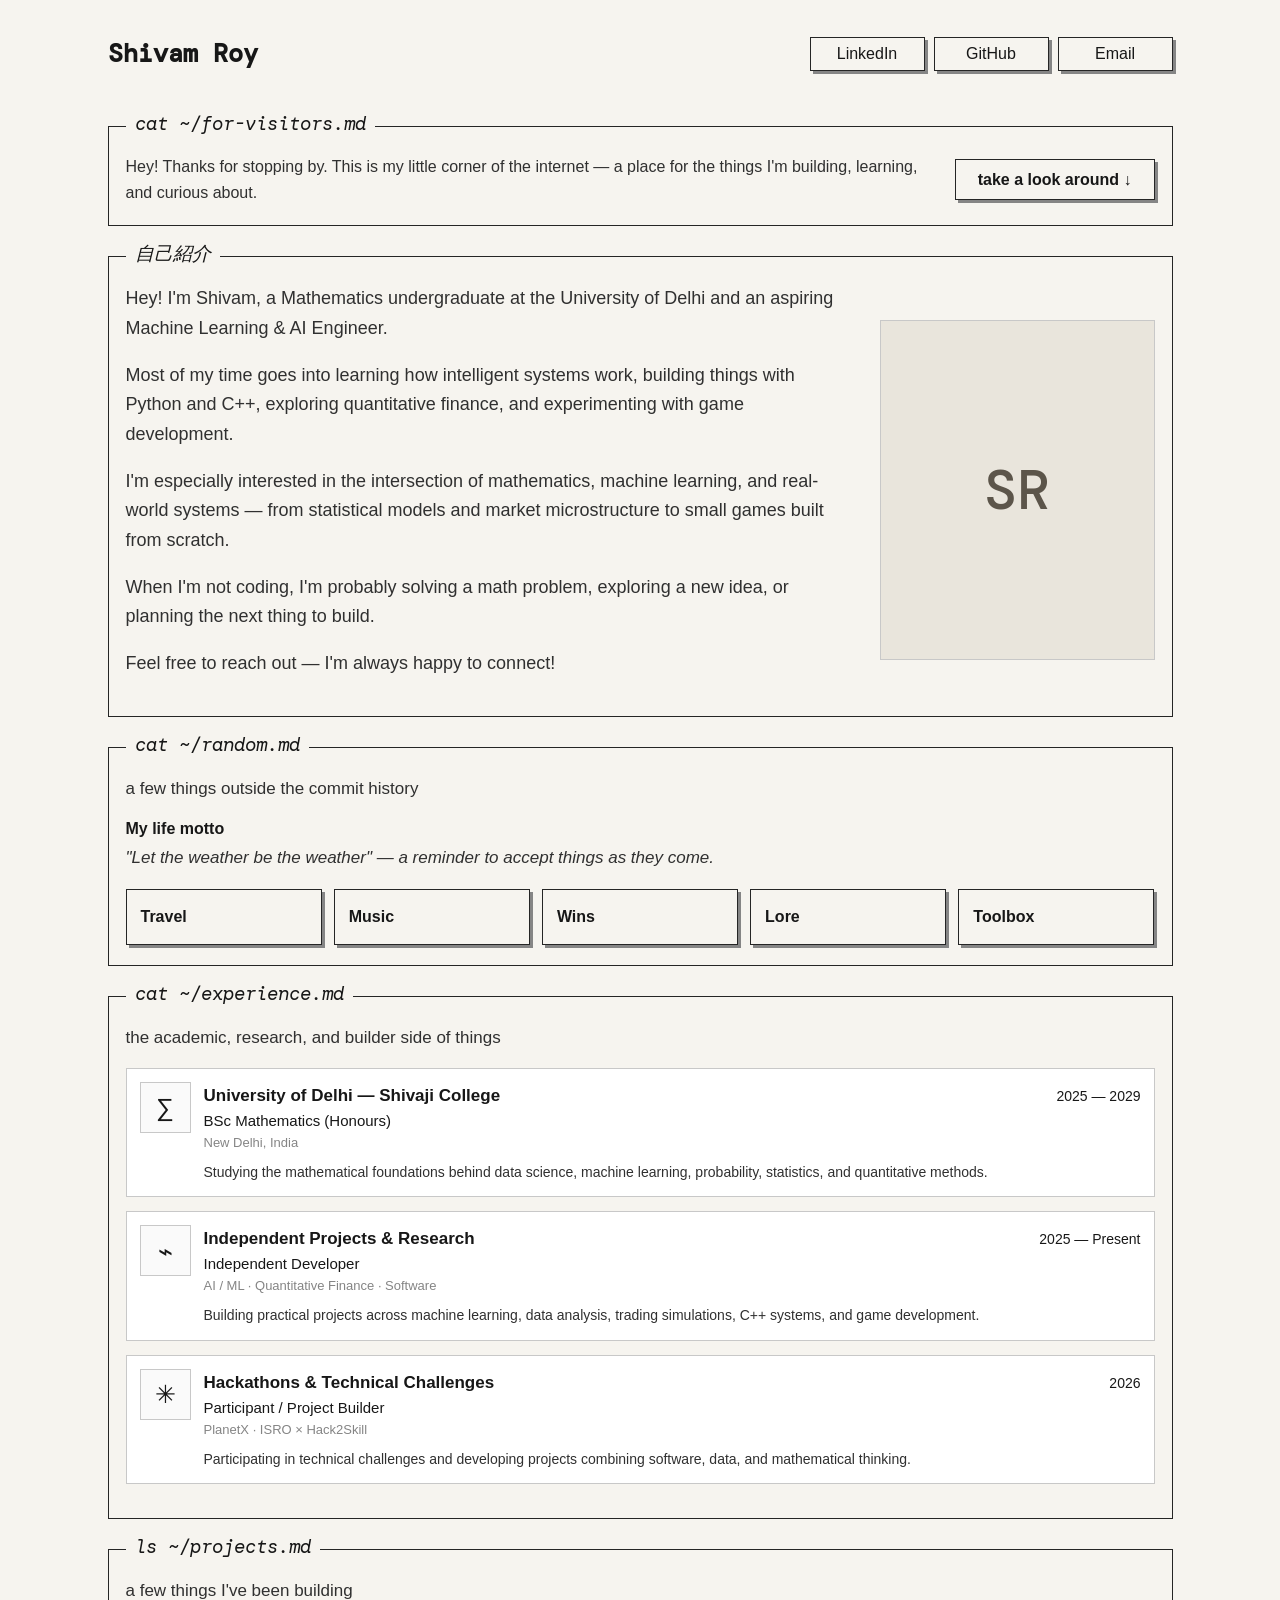
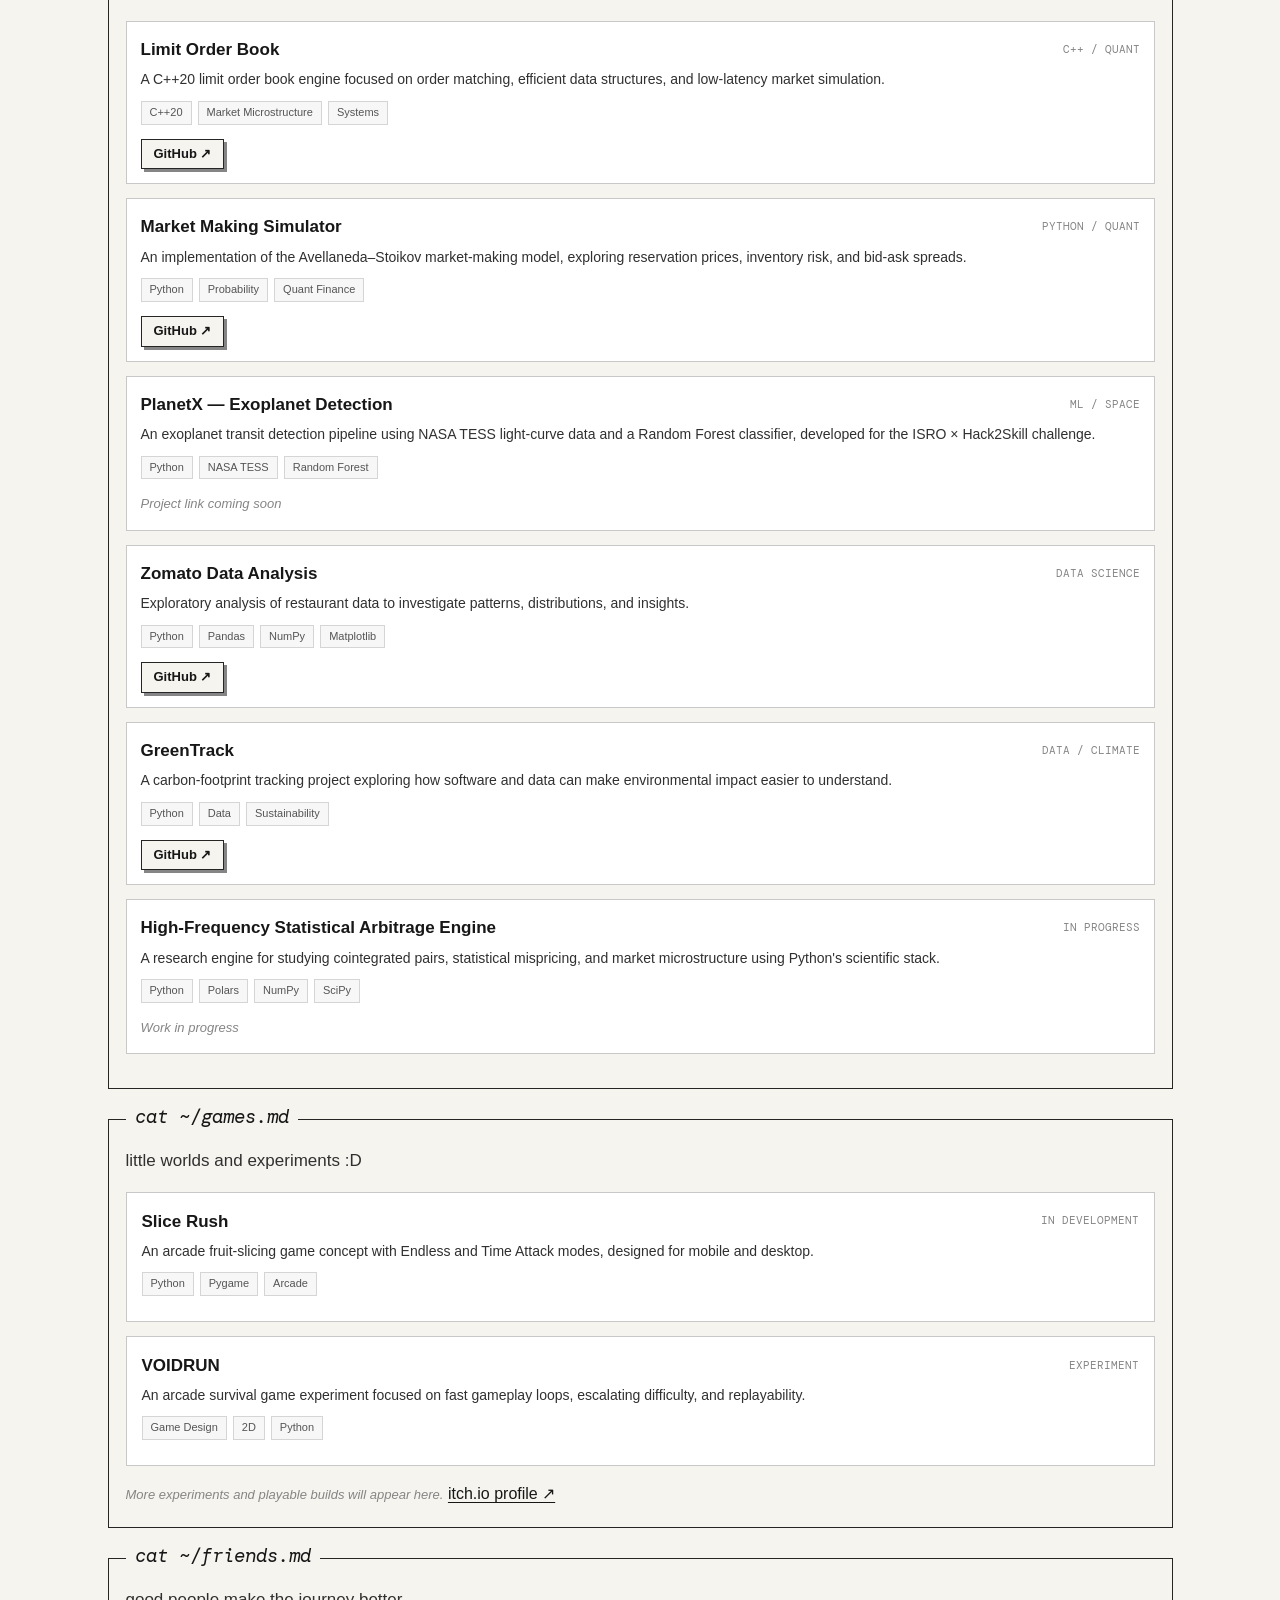
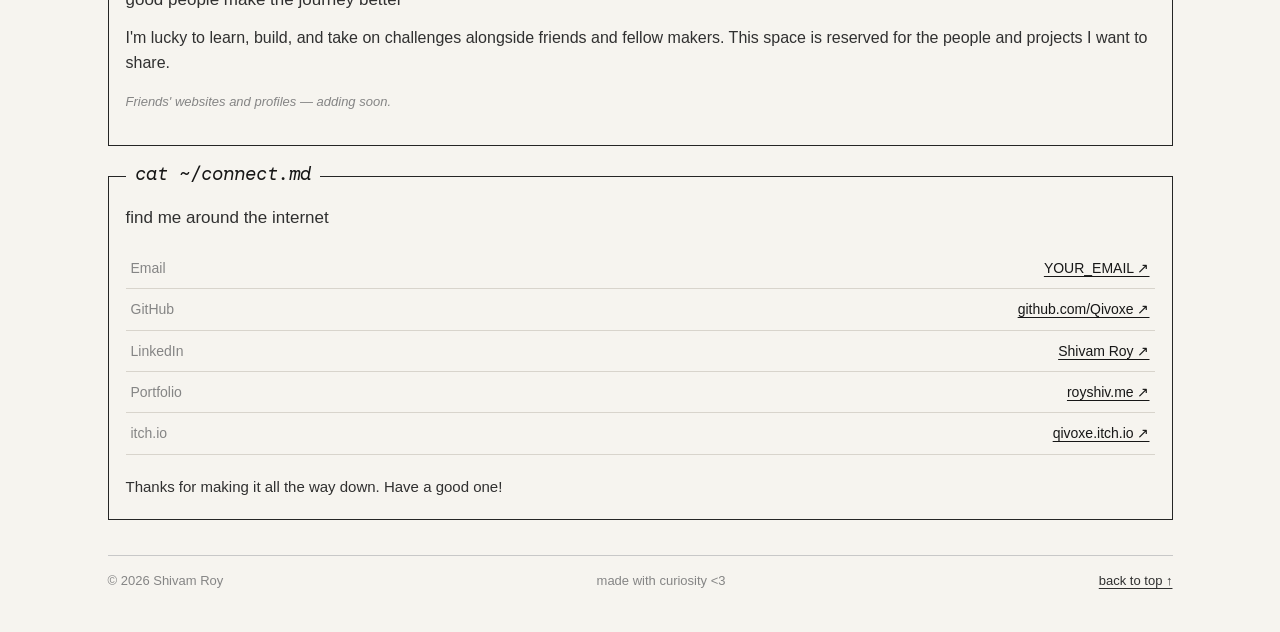
==== commit bb0db4da: "portfolio update" ====
--- a/index.html
+++ b/index.html
@@ -1,326 +1,362 @@
+
 <!DOCTYPE html>
 <html lang="en">
 <head>
-  <meta charset="UTF-8">
-  <meta name="viewport" content="width=device-width, initial-scale=1.0">
-  <title>Shivam Roy — Independent Digital Creator & Developer</title>
-  <meta name="description" content="I build thoughtful websites, practical business automation, and creative advertising campaigns for businesses that value clarity and craft.">
-  <meta name="author" content="Shivam Roy">
-  <meta name="theme-color" content="#FAFAF8">
-  <link rel="canonical" href="https://royshiv.me/">
-  <meta property="og:type" content="website">
-  <meta property="og:url" content="https://royshiv.me/">
-  <meta property="og:title" content="Shivam Roy — Independent Digital Creator & Developer">
-  <meta property="og:description" content="Thoughtful websites, practical business automation, and creative advertising campaigns.">
-  <meta property="og:image" content="https://images.unsplash.com/photo-1497366216548-37526070297c?auto=format&fit=crop&w=1200&q=80">
-  <meta name="twitter:card" content="summary_large_image">
-  <link rel="icon" href="assets/icons/favicon.svg" type="image/svg+xml">
-  <link rel="preconnect" href="https://fonts.googleapis.com">
-  <link rel="preconnect" href="https://fonts.gstatic.com" crossorigin>
-  <link href="https://fonts.googleapis.com/css2?family=Cormorant+Garamond:ital,wght@0,500;0,600;1,500&family=Inter:wght@400;500;600;700&family=Manrope:wght@500;600;700;800&display=swap" rel="stylesheet">
-  <link rel="stylesheet" href="css/style.css">
-  <script type="application/ld+json">
-  {
-    "@context": "https://schema.org",
-    "@type": "Person",
-    "name": "Shivam Roy",
-    "url": "https://royshiv.me",
-    "jobTitle": "Independent Digital Creator & Developer"
-  }
-  </script>
+    <meta charset="UTF-8">
+    <meta name="viewport" content="width=device-width, initial-scale=1.0">
+    <title>Shivam Roy</title>
+
+    <link rel="preconnect" href="https://fonts.googleapis.com">
+    <link href="https://fonts.googleapis.com/css2?family=DM+Mono:wght@400;500&family=Inter:wght@400;500;600;700&display=swap" rel="stylesheet">
+
+    <link rel="stylesheet" href="style.css">
 </head>
+
 <body>
-  <a class="skip-link" href="#main">Skip to content</a>
-
-  <header class="site-header" data-header>
-    <nav class="nav container" aria-label="Primary navigation">
-      <a class="brand" href="#home" aria-label="Shivam Roy home">SHIVAM ROY</a>
-      <button class="nav-toggle" type="button" aria-expanded="false" aria-controls="primary-menu" aria-label="Open navigation">
-        <span></span><span></span>
-      </button>
-      <div class="nav-panel" id="primary-menu">
-        <ul class="nav-links">
-          <li><a href="#home">Home</a></li>
-          <li><a href="#services">Services</a></li>
-          <li><a href="#work">Work</a></li>
-          <li><a href="#about">About</a></li>
-          <li><a href="#contact">Contact</a></li>
+<main class="page">
+
+    <header class="top">
+        <a class="name" href="#top">Shivam Roy</a>
+        <nav>
+            <a href="https://www.linkedin.com/in/shivam-roy-9352b1374/">LinkedIn</a>
+            <a href="https://github.com/Qivoxe">GitHub</a>
+            <a href="mailto:YOUR_EMAIL">Email</a>
+        </nav>
+    </header>
+
+    <section class="visitor">
+        <h2 class="terminal">cat ~/for-visitors.md</h2>
+        <p>
+            Hey! Thanks for stopping by. This is my little corner
+            of the internet — a place for the things I'm building,
+            learning, and curious about.
+        </p>
+        <a href="#projects">take a look around ↓</a>
+    </section>
+
+    <!-- INTRODUCTION -->
+    <section class="intro" id="top">
+        <h2 class="terminal japanese">自己紹介</h2>
+
+        <div class="intro-layout">
+            <div class="avatar">SR</div>
+
+            <div class="intro-copy">
+                <p>
+                    Hey! I'm Shivam, a Mathematics undergraduate
+                    at the University of Delhi and an aspiring
+                    Machine Learning & AI Engineer.
+                </p>
+
+                <p>
+                    Most of my time goes into learning how
+                    intelligent systems work, building things
+                    with Python and C++, exploring quantitative
+                    finance, and experimenting with game development.
+                </p>
+
+                <p>
+                    I'm especially interested in the intersection
+                    of mathematics, machine learning, and real-world
+                    systems — from statistical models and market
+                    microstructure to small games built from scratch.
+                </p>
+
+                <p>
+                    When I'm not coding, I'm probably solving a
+                    math problem, exploring a new idea, or planning
+                    the next thing to build.
+                </p>
+
+                <p>
+                    Feel free to reach out — I'm always happy to connect!
+                </p>
+            </div>
+        </div>
+    </section>
+
+    <!-- RANDOM -->
+    <section id="random" class="random-section">
+        <h2 class="terminal">cat ~/random.md</h2>
+        <p class="subtle">a few things outside the commit history</p>
+
+        <p class="random-motto-label"><strong>My life motto</strong></p>
+        <blockquote class="random-motto"><em>"Let the weather be the weather" &mdash; a reminder to accept things as they come.</em></blockquote>
+
+        <nav class="random-options" aria-label="Personal sections">
+            <a class="random-option" href="travel.html">Travel</a>
+            <a class="random-option" href="music.html">Music</a>
+            <a class="random-option" href="wins.html">Wins</a>
+            <a class="random-option" href="lore.html">Lore</a>
+            <a class="random-option" href="toolbox.html">Toolbox</a>
+        </nav>
+    </section>
+    <!-- EXPERIENCE -->
+    <section id="experience">
+        <h2 class="terminal">cat ~/experience.md</h2>
+        <p class="subtle">the academic, research, and builder side of things</p>
+
+        <article class="experience-item">
+            <div class="experience-mark">∑</div>
+            <div class="experience-body">
+                <div class="item-heading">
+                    <strong>University of Delhi — Shivaji College</strong>
+                    <span>2025 — 2029</span>
+                </div>
+                <p class="role">BSc Mathematics (Honours)</p>
+                <p class="detail">New Delhi, India</p>
+                <p>
+                    Studying the mathematical foundations behind
+                    data science, machine learning, probability,
+                    statistics, and quantitative methods.
+                </p>
+            </div>
+        </article>
+
+        <article class="experience-item">
+            <div class="experience-mark">⌁</div>
+            <div class="experience-body">
+                <div class="item-heading">
+                    <strong>Independent Projects & Research</strong>
+                    <span>2025 — Present</span>
+                </div>
+                <p class="role">Independent Developer</p>
+                <p class="detail">AI / ML · Quantitative Finance · Software</p>
+                <p>
+                    Building practical projects across machine
+                    learning, data analysis, trading simulations,
+                    C++ systems, and game development.
+                </p>
+            </div>
+        </article>
+
+        <article class="experience-item">
+            <div class="experience-mark">✳</div>
+            <div class="experience-body">
+                <div class="item-heading">
+                    <strong>Hackathons & Technical Challenges</strong>
+                    <span>2026</span>
+                </div>
+                <p class="role">Participant / Project Builder</p>
+                <p class="detail">PlanetX · ISRO × Hack2Skill</p>
+                <p>
+                    Participating in technical challenges and
+                    developing projects combining software,
+                    data, and mathematical thinking.
+                </p>
+            </div>
+        </article>
+    </section>
+
+    <!-- PROJECTS -->
+    <section id="projects">
+        <h2 class="terminal">ls ~/projects.md</h2>
+        <p class="subtle">a few things I've been building</p>
+
+        <article class="project">
+            <div class="project-title">
+                <strong>Limit Order Book</strong>
+                <span class="project-type">C++ / QUANT</span>
+            </div>
+            <p>
+                A C++20 limit order book engine focused on
+                order matching, efficient data structures,
+                and low-latency market simulation.
+            </p>
+            <div class="tags">
+                <span>C++20</span>
+                <span>Market Microstructure</span>
+                <span>Systems</span>
+            </div>
+            <a href="https://github.com/Qivoxe/limit-order-book">GitHub ↗</a>
+        </article>
+
+        <article class="project">
+            <div class="project-title">
+                <strong>Market Making Simulator</strong>
+                <span class="project-type">PYTHON / QUANT</span>
+            </div>
+            <p>
+                An implementation of the Avellaneda–Stoikov
+                market-making model, exploring reservation prices,
+                inventory risk, and bid-ask spreads.
+            </p>
+            <div class="tags">
+                <span>Python</span>
+                <span>Probability</span>
+                <span>Quant Finance</span>
+            </div>
+            <a href="https://github.com/Qivoxe/Market-making">GitHub ↗</a>
+        </article>
+
+        <article class="project">
+            <div class="project-title">
+                <strong>PlanetX — Exoplanet Detection</strong>
+                <span class="project-type">ML / SPACE</span>
+            </div>
+            <p>
+                An exoplanet transit detection pipeline using
+                NASA TESS light-curve data and a Random Forest
+                classifier, developed for the ISRO × Hack2Skill challenge.
+            </p>
+            <div class="tags">
+                <span>Python</span>
+                <span>NASA TESS</span>
+                <span>Random Forest</span>
+            </div>
+            <span class="pending">Project link coming soon</span>
+        </article>
+
+        <article class="project">
+            <div class="project-title">
+                <strong>Zomato Data Analysis</strong>
+                <span class="project-type">DATA SCIENCE</span>
+            </div>
+            <p>
+                Exploratory analysis of restaurant data to
+                investigate patterns, distributions, and insights.
+            </p>
+            <div class="tags">
+                <span>Python</span>
+                <span>Pandas</span>
+                <span>NumPy</span>
+                <span>Matplotlib</span>
+            </div>
+            <a href="https://github.com/Qivoxe/zomato-data-analysis">GitHub ↗</a>
+        </article>
+
+        <article class="project">
+            <div class="project-title">
+                <strong>GreenTrack</strong>
+                <span class="project-type">DATA / CLIMATE</span>
+            </div>
+            <p>
+                A carbon-footprint tracking project exploring
+                how software and data can make environmental
+                impact easier to understand.
+            </p>
+            <div class="tags">
+                <span>Python</span>
+                <span>Data</span>
+                <span>Sustainability</span>
+            </div>
+            <a href="https://github.com/Qivoxe/GreenTrack">GitHub ↗</a>
+        </article>
+
+        <article class="project">
+            <div class="project-title">
+                <strong>High-Frequency Statistical Arbitrage Engine</strong>
+                <span class="project-type">IN PROGRESS</span>
+            </div>
+            <p>
+                A research engine for studying cointegrated pairs,
+                statistical mispricing, and market microstructure
+                using Python's scientific stack.
+            </p>
+            <div class="tags">
+                <span>Python</span>
+                <span>Polars</span>
+                <span>NumPy</span>
+                <span>SciPy</span>
+            </div>
+            <span class="pending">Work in progress</span>
+        </article>
+    </section>
+
+    <!-- GAMES -->
+    <section id="games">
+        <h2 class="terminal">cat ~/games.md</h2>
+        <p class="subtle">little worlds and experiments :D</p>
+
+        <article class="game">
+            <div>
+                <strong>Slice Rush</strong>
+                <span class="game-status">IN DEVELOPMENT</span>
+            </div>
+            <p>
+                An arcade fruit-slicing game concept with Endless
+                and Time Attack modes, designed for mobile and desktop.
+            </p>
+            <div class="tags">
+                <span>Python</span>
+                <span>Pygame</span>
+                <span>Arcade</span>
+            </div>
+        </article>
+
+        <article class="game">
+            <div>
+                <strong>VOIDRUN</strong>
+                <span class="game-status">EXPERIMENT</span>
+            </div>
+            <p>
+                An arcade survival game experiment focused on
+                fast gameplay loops, escalating difficulty,
+                and replayability.
+            </p>
+            <div class="tags">
+                <span>Game Design</span>
+                <span>2D</span>
+                <span>Python</span>
+            </div>
+        </article>
+
+        <p class="pending">More experiments and playable builds will appear here.</p>
+        <a href="https://qivoxe.itch.io/">itch.io profile ↗</a>
+    </section>
+
+    <!-- FRIENDS -->
+    <section id="friends">
+        <h2 class="terminal">cat ~/friends.md</h2>
+        <p class="subtle">good people make the journey better</p>
+        <p>
+            I'm lucky to learn, build, and take on challenges
+            alongside friends and fellow makers.
+            This space is reserved for the people and projects
+            I want to share.
+        </p>
+        <p class="pending">Friends' websites and profiles — adding soon.</p>
+    </section>
+
+    <!-- CONNECT -->
+    <section id="connect">
+        <h2 class="terminal">cat ~/connect.md</h2>
+        <p class="subtle">find me around the internet</p>
+
+        <ul class="connect-list">
+            <li>
+                <span>Email</span>
+                <a href="mailto:YOUR_EMAIL">YOUR_EMAIL ↗</a>
+            </li>
+            <li>
+                <span>GitHub</span>
+                <a href="https://github.com/Qivoxe">github.com/Qivoxe ↗</a>
+            </li>
+            <li>
+                <span>LinkedIn</span>
+                <a href="https://www.linkedin.com/in/shivam-roy-9352b1374/">Shivam Roy ↗</a>
+            </li>
+            <li>
+                <span>Portfolio</span>
+                <a href="https://royshiv.me">royshiv.me ↗</a>
+            </li>
+            <li>
+                <span>itch.io</span>
+                <a href="https://qivoxe.itch.io/">qivoxe.itch.io ↗</a>
+            </li>
         </ul>
-        <a class="nav-cta" href="#contact">Let's Talk</a>
-      </div>
-    </nav>
-  </header>
-
-  <main id="main">
-    <!-- SECTION 02 — HERO -->
-    <section class="hero section" id="home" aria-labelledby="hero-title">
-      <div class="container hero-grid">
-        <div class="hero-copy">
-          <p class="eyebrow">Independent digital creator & developer</p>
-          <h1 id="hero-title">I build digital things that make businesses better.</h1>
-          <p class="hero-intro">From thoughtful websites and practical business automation to creative advertising, I help turn ideas into useful digital experiences.</p>
-          <div class="hero-actions" aria-label="Primary actions">
-            <a class="button button-primary" href="#work">Explore My Work</a>
-            <a class="button button-secondary" href="#contact">Let's Talk</a>
-          </div>
-          <p class="availability"><span aria-hidden="true"></span> Available for selected projects.</p>
-        </div>
-        <div class="hero-visual" aria-label="Editorial workspace photograph">
-          <figure class="hero-image-frame">
-            <img src="https://images.unsplash.com/photo-1497366216548-37526070297c?auto=format&fit=crop&w=1400&q=82" alt="A calm, considered creative workspace with warm natural light" fetchpriority="high">
-          </figure>
-          <div class="hero-note">
-            <span>Currently exploring</span>
-            <strong>Useful automation, editorial web design, and short-form visual storytelling.</strong>
-          </div>
-        </div>
-      </div>
-    </section>
-
-    <!-- SECTION 03 — SERVICES -->
-    <section class="section services" id="services" aria-labelledby="services-title">
-      <div class="container section-heading split-heading">
-        <div>
-          <p class="eyebrow">Services</p>
-          <h2 id="services-title">What I can help you with.</h2>
-        </div>
-        <p>Three areas of work, one practical goal: making the digital side of a business clearer, easier, and more effective.</p>
-      </div>
-
-      <div class="container service-feature">
-        <div class="service-index" aria-hidden="true">01</div>
-        <div class="service-copy">
-          <h3>Website Development</h3>
-          <p>I build thoughtful, responsive websites that give businesses a strong online presence and make it easier for customers to take action.</p>
-          <ul class="tag-list" aria-label="Website development services">
-            <li>Restaurant websites</li><li>Business websites</li><li>Landing pages</li>
-            <li>Booking and inquiry experiences</li><li>Responsive design</li><li>Website improvements</li>
-          </ul>
-        </div>
-        <figure class="service-visual tall">
-          <img src="https://images.unsplash.com/photo-1517248135467-4c7edcad34c4?auto=format&fit=crop&w=1200&q=80" alt="An elegant restaurant interior with carefully arranged tables" loading="lazy">
-          <figcaption>Digital presence shaped around the customer's next step.</figcaption>
-        </figure>
-      </div>
-
-      <div class="container service-feature reverse">
-        <div class="service-index" aria-hidden="true">02</div>
-        <div class="service-copy">
-          <h3>Business Automation</h3>
-          <p>I enjoy finding repetitive processes and turning them into simpler, more reliable workflows.</p>
-          <ul class="tag-list" aria-label="Business automation services">
-            <li>Lead management</li><li>Automated follow-ups</li><li>Appointment workflows</li>
-            <li>Spreadsheet automation</li><li>API integrations</li><li>Business process automation</li>
-          </ul>
-        </div>
-        <div class="workflow-card" aria-label="Example workflow from inquiry to follow up">
-          <div class="workflow-row"><span>Inquiry received</span><i></i><span>Details organized</span><i></i><span>Follow-up scheduled</span></div>
-          <p>A simple system is often more valuable than a complicated one.</p>
-        </div>
-      </div>
-
-      <div class="container service-feature video-feature">
-        <div class="service-index" aria-hidden="true">03</div>
-        <div class="service-copy">
-          <h3>AI-Powered Video Advertising</h3>
-          <p>I create visually compelling advertising concepts and short-form promotional videos that help businesses communicate their products and services.</p>
-          <ul class="tag-list" aria-label="Video advertising services">
-            <li>Product commercials</li><li>Restaurant advertisements</li><li>AI-assisted video production</li>
-            <li>Instagram Reels</li><li>Promotional campaigns</li><li>Creative storytelling</li>
-          </ul>
-        </div>
-        <div class="film-strip" aria-label="Three cinematic food and product frames">
-          <img src="https://images.unsplash.com/photo-1504674900247-0877df9cc836?auto=format&fit=crop&w=700&q=80" alt="Cinematic food photography with warm highlights" loading="lazy">
-          <img src="https://images.unsplash.com/photo-1556228720-195a672e8a03?auto=format&fit=crop&w=700&q=80" alt="Premium skincare product photographed in soft natural light" loading="lazy">
-          <img src="https://images.unsplash.com/photo-1414235077428-338989a2e8c0?auto=format&fit=crop&w=700&q=80" alt="A refined restaurant table prepared for service" loading="lazy">
-        </div>
-      </div>
-    </section>
-
-    <!-- SECTION 04 — SELECTED WORK -->
-    <section class="section work" id="work" aria-labelledby="work-title">
-      <div class="container section-heading split-heading">
-        <div>
-          <p class="eyebrow">Selected work</p>
-          <h2 id="work-title">A few things I've been working on.</h2>
-        </div>
-        <p>Independent concepts and demonstrations built to explore practical solutions, thoughtful design, and creative execution.</p>
-      </div>
-      <div class="container project-grid" id="project-grid" aria-live="polite"></div>
-    </section>
-
-    <!-- SECTION 05 — HOW I WORK -->
-    <section class="section process" id="process" aria-labelledby="process-title">
-      <div class="container section-heading centered-heading">
-        <p class="eyebrow">How I work</p>
-        <h2 id="process-title">A straightforward way of working.</h2>
-      </div>
-      <div class="container process-line">
-        <article class="process-step">
-          <span>01</span>
-          <h3>Understand</h3>
-          <p>I start by understanding the business, the requirements, and what actually needs to be solved.</p>
-        </article>
-        <article class="process-step">
-          <span>02</span>
-          <h3>Plan</h3>
-          <p>I define the structure, functionality, and approach before building.</p>
-        </article>
-        <article class="process-step">
-          <span>03</span>
-          <h3>Build</h3>
-          <p>I work through implementation, testing, and refinement.</p>
-        </article>
-        <article class="process-step">
-          <span>04</span>
-          <h3>Deliver</h3>
-          <p>I deliver the finished work and provide support according to the project requirements.</p>
-        </article>
-      </div>
-    </section>
-
-    <!-- SECTION 06 — ABOUT ME -->
-    <section class="section about" id="about" aria-labelledby="about-title">
-      <div class="container about-grid">
-        <div class="about-intro">
-          <p class="eyebrow">About</p>
-          <h2 id="about-title">A little about how I work.</h2>
-          <p>I'm someone who enjoys building things, solving problems, and exploring how technology can be used in practical ways.</p>
-          <p>My work sits at the intersection of development, automation, and creative production. I enjoy taking an idea, understanding what it needs, and turning it into something useful.</p>
-          <p>I care about the details — how something looks, how it works, and whether it actually solves the problem it was built for.</p>
-          <p>Outside client projects, I also enjoy exploring interactive experiences, game development, and creative technical experiments.</p>
-        </div>
-        <aside class="capabilities" aria-labelledby="capabilities-title">
-          <h3 id="capabilities-title">Capabilities</h3>
-          <ul>
-            <li>HTML, CSS and JavaScript</li>
-            <li>Python</li>
-            <li>FastAPI</li>
-            <li>SQL and PostgreSQL</li>
-            <li>API development and integration</li>
-            <li>Data analysis and problem-solving</li>
-            <li>Workflow automation</li>
-            <li>AI-assisted creative production</li>
-            <li>UI implementation</li>
-          </ul>
-        </aside>
-      </div>
-    </section>
-
-    <!-- SECTION 07 — CONTACT -->
-    <section class="section contact" id="contact" aria-labelledby="contact-title">
-      <div class="container contact-grid">
-        <div class="contact-copy">
-          <p class="eyebrow">Contact</p>
-          <h2 id="contact-title">Have something in mind?</h2>
-          <p>Whether you need a new website, a smarter workflow, or a creative advertising campaign, I'd be happy to hear about it.</p>
-          <div class="contact-links" data-contact-links>
-            <a data-contact="email" href="#">Email</a>
-            <a data-contact="whatsapp" href="#">WhatsApp</a>
-            <a data-contact="linkedin" href="#">LinkedIn</a>
-          </div>
-          <p class="contact-note">Contact links are ready to be configured with your preferred business email and profiles.</p>
-        </div>
-        <form class="inquiry-form" id="inquiry-form" novalidate>
-          <div class="form-row two-columns">
-            <div class="field">
-              <label for="name">Name</label>
-              <input id="name" name="name" type="text" autocomplete="name" required>
-            </div>
-            <div class="field">
-              <label for="business">Business name</label>
-              <input id="business" name="business" type="text" autocomplete="organization">
-            </div>
-          </div>
-          <div class="form-row two-columns">
-            <div class="field">
-              <label for="email">Email</label>
-              <input id="email" name="email" type="email" autocomplete="email" required>
-            </div>
-            <div class="field">
-              <label for="service">Service required</label>
-              <select id="service" name="service" required>
-                <option value="">Select a service</option>
-                <option>Website Development</option>
-                <option>Business Automation</option>
-                <option>AI-Powered Video Advertising</option>
-                <option>Something else</option>
-              </select>
-            </div>
-          </div>
-          <div class="field">
-            <label for="budget">Budget range</label>
-            <select id="budget" name="budget" required>
-              <option value="">Select a range</option>
-              <option>Under ₹25,000</option>
-              <option>₹25,000 – ₹75,000</option>
-              <option>₹75,000 – ₹1,50,000</option>
-              <option>₹1,50,000+</option>
-              <option>Not sure yet</option>
-            </select>
-          </div>
-          <div class="field">
-            <label for="details">Project details</label>
-            <textarea id="details" name="details" rows="5" required placeholder="What are you trying to build or improve?"></textarea>
-          </div>
-          <button class="button button-primary" type="submit">Send an Inquiry</button>
-          <p class="form-status" id="form-status" role="status" aria-live="polite"></p>
-        </form>
-      </div>
-    </section>
-  </main>
-
-  <!-- SECTION 08 — FOOTER -->
-  <footer class="site-footer">
-    <div class="container footer-grid">
-      <div class="footer-brand">
-        <a href="#home" class="brand">SHIVAM ROY</a>
-        <p>Building useful things for businesses, one project at a time.</p>
-      </div>
-      <nav aria-label="Footer navigation">
-        <h3>Navigation</h3>
-        <ul>
-          <li><a href="#home">Home</a></li>
-          <li><a href="#services">Services</a></li>
-          <li><a href="#work">Work</a></li>
-          <li><a href="#about">About</a></li>
-          <li><a href="#contact">Contact</a></li>
-        </ul>
-      </nav>
-      <div>
-        <h3>Services</h3>
-        <ul>
-          <li><a href="#services">Website Development</a></li>
-          <li><a href="#services">Business Automation</a></li>
-          <li><a href="#services">Video Advertising</a></li>
-        </ul>
-      </div>
-      <div data-contact-links>
-        <h3>Connect</h3>
-        <ul>
-          <li><a data-contact="email" href="#">Email</a></li>
-          <li><a data-contact="whatsapp" href="#">WhatsApp</a></li>
-          <li><a data-contact="linkedin" href="#">LinkedIn</a></li>
-        </ul>
-      </div>
-    </div>
-    <div class="container footer-bottom">
-      <p>© <span id="current-year"></span> Shivam Roy. All rights reserved.</p>
-      <p>Made with care, attention, and a little curiosity.</p>
-    </div>
-  </footer>
-
-  <!-- Project detail view -->
-  <div class="project-modal" id="project-modal" hidden>
-    <div class="project-modal-backdrop" data-close-modal></div>
-    <article class="project-modal-panel" role="dialog" aria-modal="true" aria-labelledby="modal-title">
-      <button class="modal-close" type="button" data-close-modal aria-label="Close project details">×</button>
-      <div id="modal-content"></div>
-    </article>
-  </div>
-
-  <script src="js/config.js"></script>
-  <script src="js/projects.js"></script>
-  <script src="js/main.js"></script>
+
+        <p class="closing">
+            Thanks for making it all the way down. Have a good one!
+        </p>
+    </section>
+
+    <footer>
+        <span>© 2026 Shivam Roy</span>
+        <span>made with curiosity &lt;3</span>
+        <a href="#top">back to top ↑</a>
+    </footer>
+
+</main>
 </body>
 </html>
--- a/style.css
+++ b/style.css
@@ -0,0 +1,717 @@
+
+/* ==========================================
+   SHIVAM ROY — PORTFOLIO
+   Design direction: Andrew Vu reference
+   Palette: warm off-white / charcoal / white
+========================================== */
+
+:root {
+    --bg: #F6F4EF;
+    --card: #FFFFFF;
+    --text: #171717;
+    --body: #303030;
+    --muted: #858585;
+    --border: #252525;
+    --light-border: #C8C8C8;
+    --shadow: #858585;
+    --blue: #087DB5;
+}
+
+/* RESET */
+
+* {
+    margin: 0;
+    padding: 0;
+    box-sizing: border-box;
+}
+
+html {
+    scroll-behavior: smooth;
+}
+
+body {
+    background: var(--bg);
+    color: var(--body);
+    font-family: Arial, Helvetica, sans-serif;
+    font-size: 16px;
+    line-height: 1.6;
+}
+
+a {
+    color: var(--text);
+    text-decoration: underline;
+    text-underline-offset: 3px;
+}
+
+a:hover {
+    color: var(--blue);
+}
+
+.page {
+    width: min(1065px, calc(100% - 40px));
+    margin: 0 auto;
+}
+
+/* HEADER */
+
+.top {
+    display: flex;
+    justify-content: space-between;
+    align-items: center;
+    gap: 20px;
+    flex-wrap: wrap;
+    padding: 34px 0 22px;
+}
+
+.name {
+    color: var(--text);
+    font-family: "DM Mono", monospace;
+    font-size: 25px;
+    font-weight: 700;
+    text-decoration: none;
+    white-space: nowrap;
+}
+
+.top nav {
+    display: flex;
+    align-items: center;
+    flex-wrap: wrap;
+    gap: 9px;
+}
+
+.top nav a {
+    min-width: 115px;
+    padding: 3px 15px;
+    border: 1px solid var(--border);
+    background: var(--bg);
+    box-shadow: 3px 3px 0 var(--shadow);
+    text-align: center;
+    text-decoration: none;
+    transition: 0.15s ease;
+}
+
+.top nav a:hover {
+    background: var(--blue);
+    color: white;
+    transform: translate(2px, 2px);
+    box-shadow: 1px 1px 0 var(--shadow);
+}
+
+/* SECTION BOXES */
+
+.page > section {
+    position: relative;
+    margin: 30px 0;
+    padding: 27px 17px 20px;
+    border: 1px solid var(--border);
+    background: transparent;
+}
+
+/* FILE-NAME HEADINGS */
+
+.terminal {
+    position: absolute;
+    top: -15px;
+    left: 17px;
+    display: inline-block;
+    padding: 0 9px;
+    background: var(--bg);
+    color: var(--text);
+    font-family: "DM Mono", monospace;
+    font-size: 19px;
+    font-style: italic;
+    font-weight: 400;
+    line-height: 1.3;
+}
+
+.japanese {
+    font-family: "DM Mono", monospace;
+}
+
+/* VISITOR BOX */
+
+.visitor {
+    display: flex;
+    flex-wrap: wrap;
+    align-items: center;
+    justify-content: space-between;
+    gap: 15px;
+}
+
+.visitor p {
+    flex: 1;
+    min-width: 230px;
+}
+
+.visitor > a {
+    display: inline-block;
+    padding: 7px 22px;
+    border: 1px solid var(--border);
+    background: var(--bg);
+    box-shadow: 3px 3px 0 var(--shadow);
+    font-weight: 600;
+    text-decoration: none;
+}
+
+.visitor > a:hover {
+    background: var(--text);
+    color: white;
+}
+
+/* INTRODUCTION */
+
+.intro-layout {
+    display: flex;
+    align-items: center;
+    justify-content: space-between;
+    gap: 35px;
+    min-height: 340px;
+}
+
+.intro-copy {
+    flex: 1;
+    order: 1;
+}
+
+.intro-copy p {
+    margin-bottom: 17px;
+    font-size: 18px;
+    line-height: 1.65;
+}
+
+.avatar {
+    display: flex;
+    align-items: center;
+    justify-content: center;
+    flex-shrink: 0;
+    order: 2;
+    width: 275px;
+    height: 340px;
+    border: 1px solid var(--light-border);
+    background: #E9E5DC;
+    color: #5C554A;
+    font-family: "DM Mono", monospace;
+    font-size: 55px;
+    font-weight: 500;
+}
+
+/* GENERAL TEXT */
+
+.subtle {
+    margin: 0 0 17px;
+    color: var(--body);
+    font-size: 17px;
+}
+
+strong {
+    color: var(--text);
+}
+
+blockquote {
+    margin: 5px 0 20px;
+    font-size: 17px;
+    font-style: italic;
+}
+
+/* RANDOM SECTION */
+.random-section .subtle {
+    margin-bottom: 14px;
+}
+
+.random-motto-label {
+    margin-bottom: 0;
+}
+
+.random-motto {
+    margin: 2px 0 18px;
+    font-size: 17px;
+}
+
+.random-options {
+    display: grid;
+    grid-template-columns: repeat(5, minmax(0, 1fr));
+    gap: 12px;
+    margin-top: 14px;
+}
+
+.random-option {
+    display: flex;
+    align-items: center;
+    min-height: 56px;
+    padding: 11px 14px;
+    border: 1px solid var(--border);
+    background: var(--bg);
+    box-shadow: 3px 3px 0 var(--shadow);
+    color: var(--text);
+    font-weight: 700;
+    text-decoration: none;
+    transition: transform 0.12s ease, box-shadow 0.12s ease, background 0.12s ease;
+}
+
+.random-option:hover {
+    background: #FFFFFF;
+    color: var(--text);
+    transform: translate(1px, 1px);
+    box-shadow: 2px 2px 0 var(--shadow);
+}
+
+.random-option:focus-visible {
+    outline: 2px solid var(--text);
+    outline-offset: 3px;
+}
+
+/* DESTINATION PAGES */
+.detail-page {
+    min-height: 100vh;
+}
+
+.detail-top {
+    display: flex;
+    justify-content: space-between;
+    align-items: center;
+    gap: 15px;
+    padding: 34px 0 22px;
+}
+
+.detail-top .name {
+    color: var(--text);
+    font-family: "DM Mono", monospace;
+    font-size: 24px;
+    font-weight: 700;
+    text-decoration: none;
+}
+
+.back-link {
+    display: inline-block;
+    padding: 5px 13px;
+    border: 1px solid var(--border);
+    background: var(--bg);
+    box-shadow: 3px 3px 0 var(--shadow);
+    color: var(--text);
+    font-size: 14px;
+    text-decoration: none;
+}
+
+.back-link:hover {
+    background: var(--text);
+    color: #FFFFFF;
+}
+
+.detail-box {
+    position: relative;
+    margin: 30px 0;
+    padding: 30px 18px 22px;
+    border: 1px solid var(--border);
+    background: transparent;
+}
+
+.detail-box h1 {
+    position: absolute;
+    top: -16px;
+    left: 17px;
+    padding: 0 9px;
+    background: var(--bg);
+    color: var(--text);
+    font-family: "DM Mono", monospace;
+    font-size: 20px;
+    font-style: italic;
+    font-weight: 400;
+}
+
+.detail-intro {
+    margin-bottom: 20px;
+    font-size: 16px;
+}
+
+.detail-entry {
+    margin: 12px 0;
+    padding: 15px;
+    border: 1px solid var(--light-border);
+    background: #FFFFFF;
+}
+
+.detail-entry h2 {
+    margin-bottom: 5px;
+    color: var(--text);
+    font-size: 17px;
+}
+
+.detail-entry p {
+    font-size: 14px;
+}
+
+.detail-meta {
+    margin-top: 7px;
+    color: var(--muted);
+    font-family: "DM Mono", monospace;
+    font-size: 11px;
+}
+
+.detail-note {
+    margin-top: 18px;
+    color: #777777;
+    font-size: 13px;
+    font-style: italic;
+}
+/* EXPERIENCE */
+
+.experience-item {
+    display: flex;
+    align-items: flex-start;
+    gap: 13px;
+    margin: 14px 0;
+    padding: 13px;
+    border: 1px solid var(--light-border);
+    background: var(--card);
+    transition: border-color 0.2s ease;
+}
+
+.experience-item:hover {
+    border-color: var(--border);
+}
+
+.experience-mark {
+    display: flex;
+    align-items: center;
+    justify-content: center;
+    flex-shrink: 0;
+    width: 51px;
+    height: 51px;
+    border: 1px solid var(--light-border);
+    background: #FAFAFA;
+    color: var(--text);
+    font-size: 25px;
+}
+
+.experience-body {
+    flex: 1;
+    min-width: 0;
+}
+
+.item-heading {
+    display: flex;
+    align-items: baseline;
+    justify-content: space-between;
+    gap: 15px;
+}
+
+.item-heading strong {
+    font-size: 17px;
+}
+
+.item-heading span {
+    flex-shrink: 0;
+    color: var(--text);
+    font-size: 14px;
+}
+
+.role {
+    color: var(--text);
+    font-size: 15px;
+}
+
+.detail {
+    color: var(--muted);
+    font-size: 13px;
+}
+
+.experience-body > p:last-child {
+    margin-top: 7px;
+    font-size: 14px;
+}
+
+/* PROJECTS */
+
+.project {
+    margin: 14px 0;
+    padding: 14px;
+    border: 1px solid var(--light-border);
+    background: var(--card);
+    transition: border-color 0.2s ease;
+}
+
+.project:hover {
+    border-color: var(--border);
+}
+
+.project-title {
+    display: flex;
+    justify-content: space-between;
+    align-items: center;
+    gap: 12px;
+    margin-bottom: 6px;
+}
+
+.project-title strong {
+    font-size: 17px;
+}
+
+.project-type {
+    color: var(--muted);
+    font-family: "DM Mono", monospace;
+    font-size: 11px;
+    text-align: right;
+}
+
+.project > p {
+    font-size: 14px;
+    line-height: 1.55;
+}
+
+/* PROJECT TAGS */
+
+.tags {
+    display: flex;
+    flex-wrap: wrap;
+    gap: 6px;
+    margin: 10px 0;
+}
+
+.tags span {
+    padding: 2px 8px;
+    border: 1px solid #D5D5D5;
+    background: #F7F7F7;
+    color: #555;
+    font-size: 11px;
+}
+
+/* PROJECT LINKS */
+
+.project > a,
+.game > a {
+    display: inline-block;
+    margin-top: 4px;
+    padding: 4px 12px;
+    border: 1px solid var(--border);
+    background: var(--bg);
+    box-shadow: 3px 3px 0 var(--shadow);
+    font-size: 13px;
+    font-weight: 600;
+    text-decoration: none;
+}
+
+.project > a:hover,
+.game > a:hover {
+    background: var(--text);
+    color: white;
+}
+
+.pending {
+    display: inline-block;
+    margin-top: 5px;
+    color: var(--muted);
+    font-size: 13px;
+    font-style: italic;
+}
+
+/* GAMES */
+
+.game {
+    margin: 14px 0;
+    padding: 15px;
+    border: 1px solid var(--light-border);
+    background: var(--card);
+    transition: border-color 0.2s ease;
+}
+
+.game:hover {
+    border-color: var(--border);
+}
+
+.game > div:first-child {
+    display: flex;
+    justify-content: space-between;
+    align-items: center;
+    gap: 10px;
+}
+
+.game > div:first-child strong {
+    font-size: 17px;
+}
+
+.game-status {
+    color: var(--muted);
+    font-family: "DM Mono", monospace;
+    font-size: 11px;
+}
+
+.game > p {
+    margin-top: 5px;
+    font-size: 14px;
+}
+
+/* FRIENDS */
+
+#friends > p {
+    margin-bottom: 12px;
+}
+
+#friends .pending {
+    margin-top: 0;
+}
+
+/* CONNECT */
+
+.connect-list {
+    list-style: none;
+    margin-top: 10px;
+}
+
+.connect-list li {
+    display: flex;
+    align-items: center;
+    justify-content: space-between;
+    gap: 15px;
+    padding: 9px 5px;
+    border-bottom: 1px solid #D8D4CC;
+}
+
+.connect-list li span {
+    color: var(--muted);
+    font-size: 14px;
+}
+
+.connect-list li a {
+    font-size: 14px;
+    font-weight: 500;
+}
+
+.closing {
+    margin-top: 20px;
+    font-size: 15px;
+}
+
+/* FOOTER */
+
+footer {
+    display: flex;
+    justify-content: space-between;
+    align-items: center;
+    flex-wrap: wrap;
+    gap: 12px;
+    margin: 35px 0 25px;
+    padding: 15px 0;
+    border-top: 1px solid var(--light-border);
+    color: var(--muted);
+    font-size: 13px;
+}
+
+footer a {
+    color: var(--body);
+}
+
+/* RESPONSIVE */
+
+@media (max-width: 700px) {
+
+    .page {
+        width: calc(100% - 28px);
+    }
+
+    .top {
+        padding-top: 22px;
+        align-items: flex-start;
+    }
+
+    .name {
+        font-size: 22px;
+    }
+
+    .top nav {
+        width: 100%;
+    }
+
+    .top nav a {
+        flex: 1;
+        min-width: 0;
+        padding: 5px 9px;
+        font-size: 13px;
+    }
+
+    .page > section {
+        margin: 25px 0;
+        padding: 24px 12px 16px;
+    }
+
+    .terminal {
+        left: 12px;
+        font-size: 16px;
+    }
+
+    .intro-layout {
+        flex-direction: column-reverse;
+        align-items: flex-start;
+        gap: 20px;
+    }
+
+    .avatar {
+        width: 100%;
+        max-width: 260px;
+        height: 230px;
+        align-self: center;
+    }
+
+    .intro-copy p {
+        font-size: 16px;
+    }
+
+    .random-options {
+        grid-template-columns: repeat(2, minmax(0, 1fr));
+    }
+
+    .detail-top {
+        padding-top: 22px;
+    }
+
+    .detail-top .name {
+        font-size: 20px;
+    }
+
+    .detail-box {
+        padding: 27px 12px 17px;
+    }
+
+    .item-heading {
+        align-items: flex-start;
+        flex-direction: column;
+        gap: 2px;
+    }
+
+    .experience-mark {
+        width: 40px;
+        height: 40px;
+    }
+
+    .project-title {
+        align-items: flex-start;
+        flex-direction: column;
+        gap: 2px;
+    }
+
+    .project-type {
+        text-align: left;
+    }
+
+    .game > div:first-child {
+        align-items: flex-start;
+        flex-direction: column;
+        gap: 2px;
+    }
+
+    .connect-list li {
+        align-items: flex-start;
+        flex-direction: column;
+        gap: 2px;
+    }
+
+    footer {
+        flex-direction: column;
+        align-items: flex-start;
+    }
+}
+
+@media (max-width: 380px) {
+    .random-options {
+        grid-template-columns: 1fr;
+    }
+}
